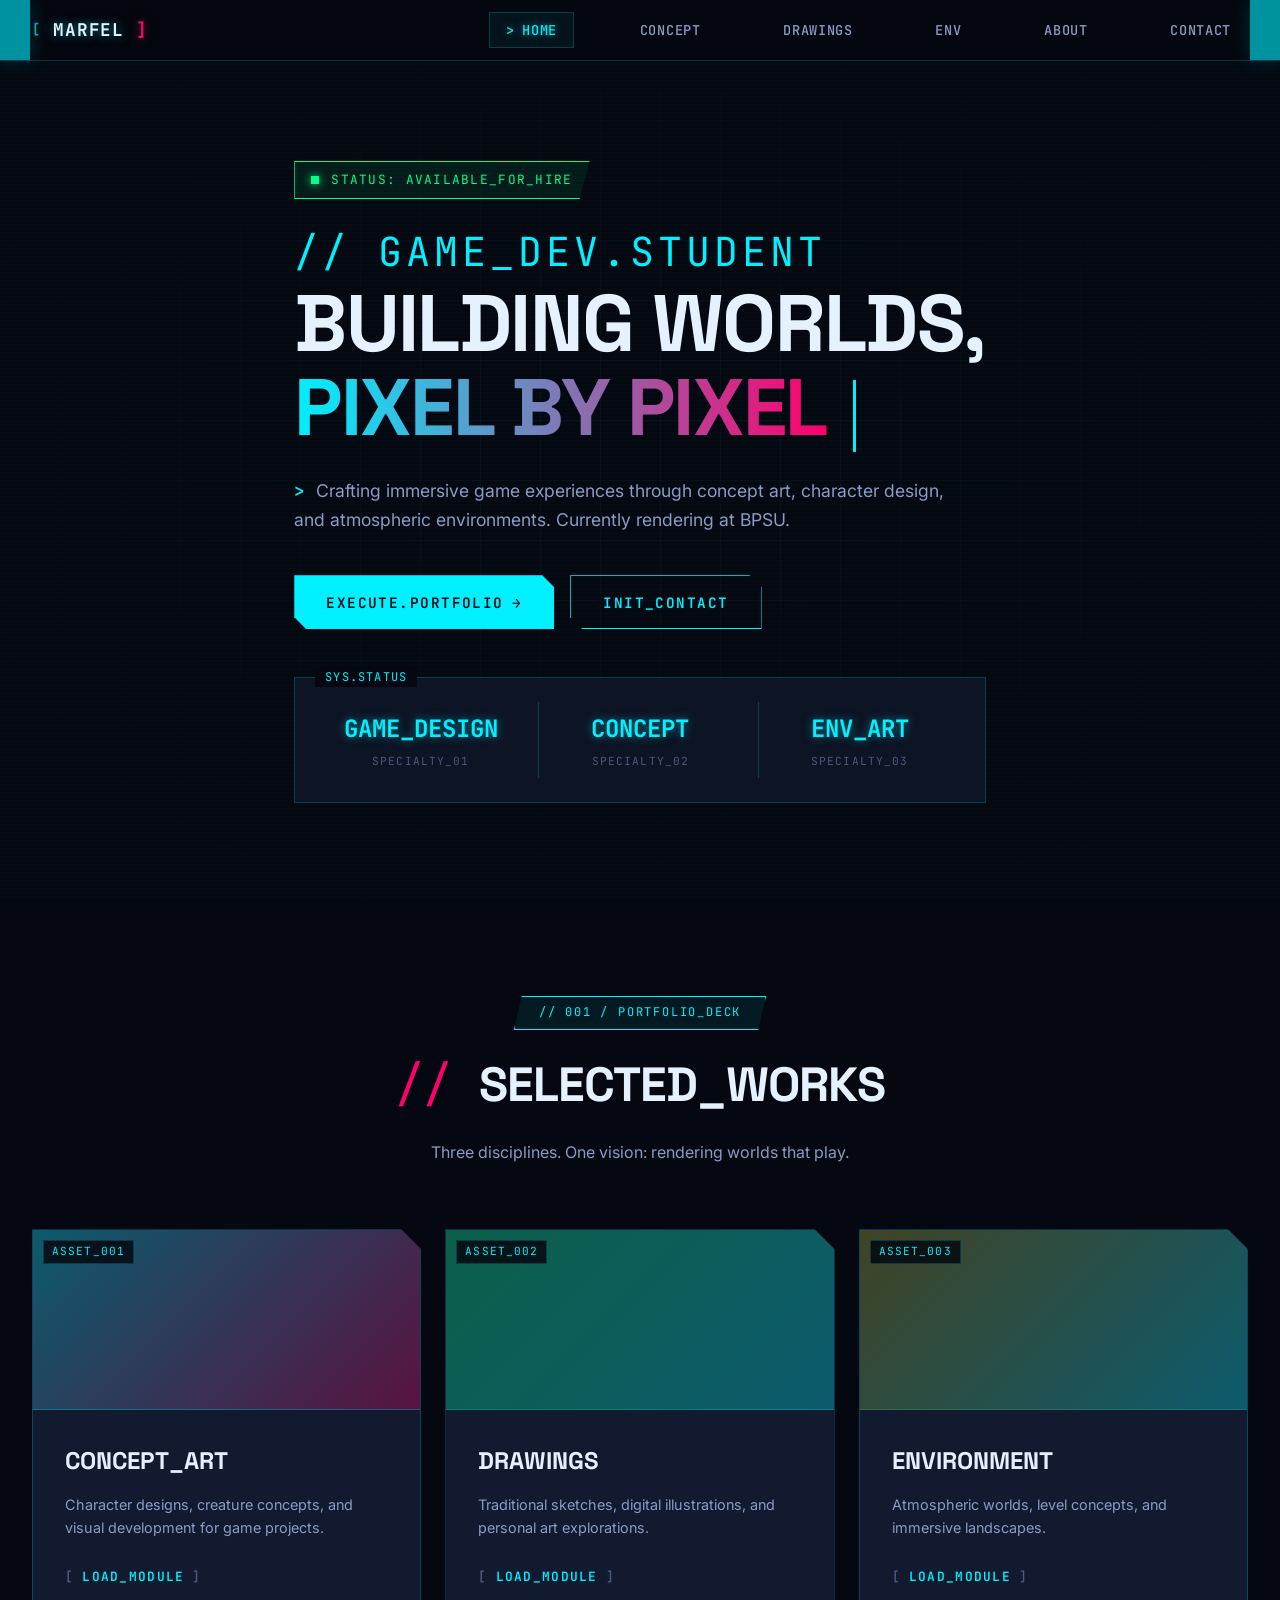
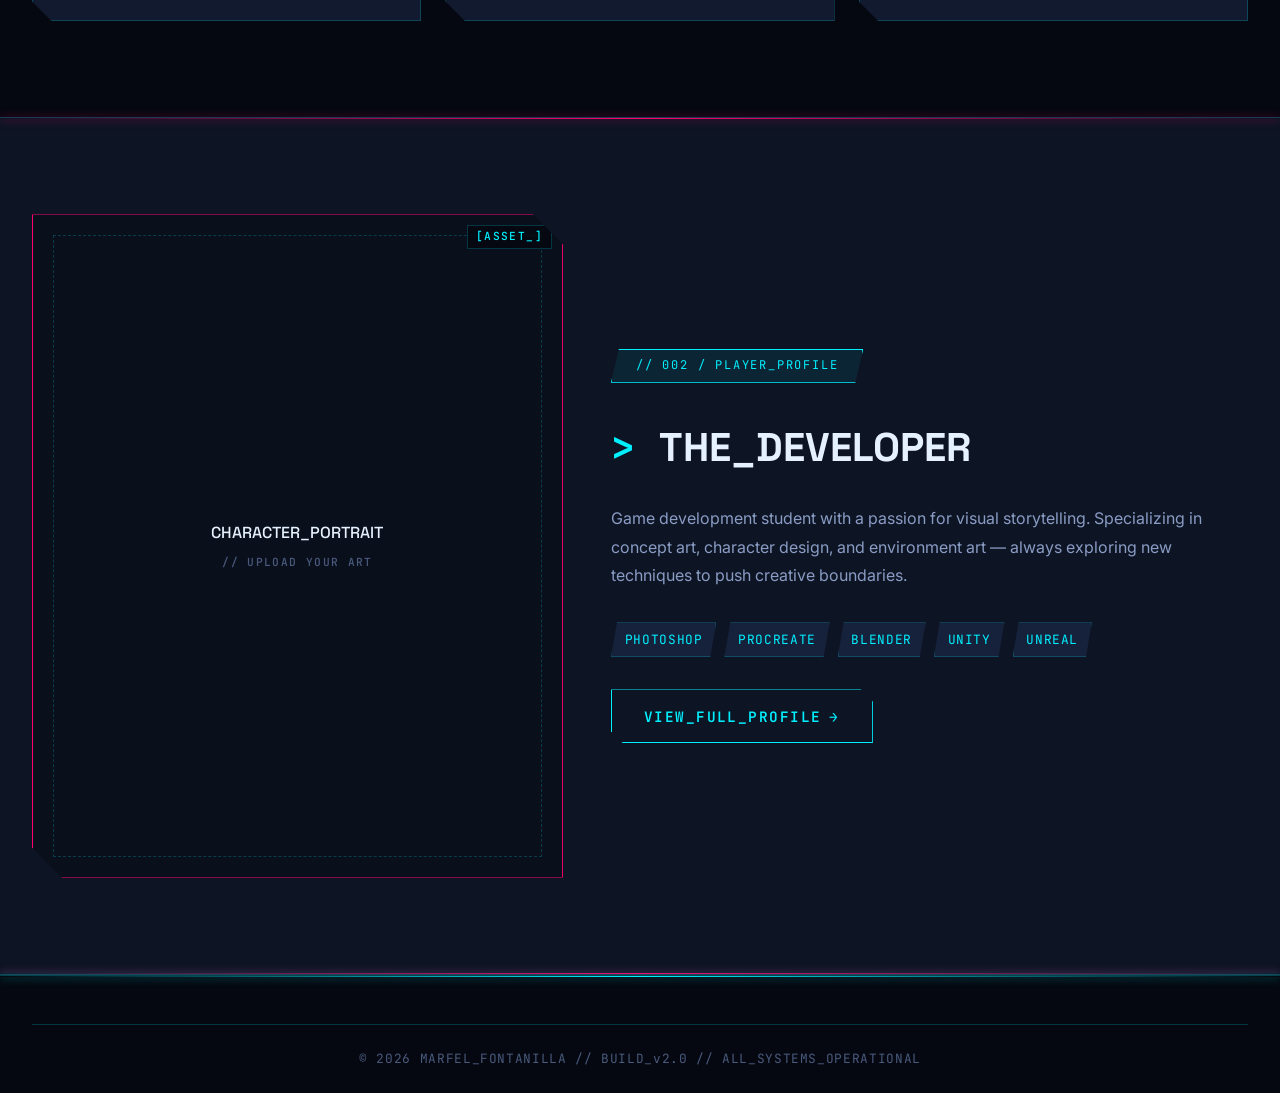
==== index.html @ d435a61e "Update index.html" ====
<!DOCTYPE html>
<html lang="en">
<head>
    <meta charset="UTF-8">
    <meta name="viewport" content="width=device-width, initial-scale=1.0">
    <title>MARFEL // Game Dev Portfolio</title>
    <meta name="description" content="Game development student specializing in concept art, drawings, and environment design.">
    <link rel="preconnect" href="https://fonts.googleapis.com">
    <link rel="preconnect" href="https://fonts.gstatic.com" crossorigin>
    <link href="https://fonts.googleapis.com/css2?family=Inter:wght@300;400;500;600;700&family=Space+Grotesk:wght@400;500;600;700&family=JetBrains+Mono:wght@400;500;600;700&display=swap" rel="stylesheet">
    <link rel="stylesheet" href="css/style.css">
</head>
<body>
    <nav class="navbar">
        <div class="nav-container">
            <a href="index.html" class="logo">
                <span class="logo-prefix">[</span>
                <span class="logo-text">MARFEL</span>
                <span class="logo-bracket">]</span>
            </a>
            <ul class="nav-menu">
                <li><a href="index.html" class="active">HOME</a></li>
                <li><a href="concept-art.html">CONCEPT</a></li>
                <li><a href="drawings.html">DRAWINGS</a></li>
                <li><a href="environment.html">ENV</a></li>
                <li><a href="about.html">ABOUT</a></li>
                <li><a href="contact.html">CONTACT</a></li>
            </ul>
            <button class="nav-toggle"><span></span><span></span><span></span></button>
        </div>
    </nav>

    <section class="hero">
        <div class="container">
            <div class="hero-content">
                <div class="hero-badge">
                    <span class="status-dot"></span>
                    <span>STATUS: AVAILABLE_FOR_HIRE</span>
                </div>
                
                <h1 class="hero-title">
                    <span class="hero-title-prefix">// GAME_DEV.STUDENT</span>
                    BUILDING WORLDS,<br>
                    <span class="gradient-text">PIXEL BY PIXEL</span>
                    <span class="title-cursor"></span>
                </h1>
                
                <p class="hero-subtitle">
                    Crafting immersive game experiences through concept art, character design, and atmospheric environments. Currently rendering at BPSU.
                </p>
                
                <div class="hero-cta">
                    <a href="#portfolios" class="btn btn-primary">
                        EXECUTE.PORTFOLIO
                        <span class="btn-arrow">→</span>
                    </a>
                    <a href="contact.html" class="btn btn-secondary">
                        INIT_CONTACT
                    </a>
                </div>

                <div class="hero-stats">
                    <div class="stat">
                        <div class="stat-value">GAME_DESIGN</div>
                        <div class="stat-label">SPECIALTY_01</div>
                    </div>
                    <div class="stat">
                        <div class="stat-value">CONCEPT</div>
                        <div class="stat-label">SPECIALTY_02</div>
                    </div>
                    <div class="stat">
                        <div class="stat-value">ENV_ART</div>
                        <div class="stat-label">SPECIALTY_03</div>
                    </div>
                </div>
            </div>
        </div>
    </section>

    <section id="portfolios">
        <div class="container">
            <div class="section-header">
                <span class="section-tag">// 001 / PORTFOLIO_DECK</span>
                <h2>SELECTED_WORKS</h2>
                <p>Three disciplines. One vision: rendering worlds that play.</p>
            </div>
            
            <div class="categories-grid">
                <a href="concept-art.html" class="category-card">
                    <div class="card-image concept-art-img" data-code="ASSET_001"></div>
                    <div class="card-content">
                        <h3>CONCEPT_ART</h3>
                        <p>Character designs, creature concepts, and visual development for game projects.</p>
                        <span class="card-link">LOAD_MODULE</span>
                    </div>
                </a>
                
                <a href="drawings.html" class="category-card">
                    <div class="card-image drawings-img" data-code="ASSET_002"></div>
                    <div class="card-content">
                        <h3>DRAWINGS</h3>
                        <p>Traditional sketches, digital illustrations, and personal art explorations.</p>
                        <span class="card-link">LOAD_MODULE</span>
                    </div>
                </a>
                
                <a href="environment.html" class="category-card">
                    <div class="card-image environment-img" data-code="ASSET_003"></div>
                    <div class="card-content">
                        <h3>ENVIRONMENT</h3>
                        <p>Atmospheric worlds, level concepts, and immersive landscapes.</p>
                        <span class="card-link">LOAD_MODULE</span>
                    </div>
                </a>
            </div>
        </div>
    </section>

    <section class="about-preview">
        <div class="container">
            <div class="about-grid">
                <div class="visual-frame">
                    <div class="placeholder-art">
                        <span>CHARACTER_PORTRAIT</span>
                        <small>// UPLOAD YOUR ART</small>
                    </div>
                </div>
                <div class="about-content">
                    <span class="section-tag">// 002 / PLAYER_PROFILE</span>
                    <h2>THE_DEVELOPER</h2>
                    <p>
                        Game development student with a passion for visual storytelling. 
                        Specializing in concept art, character design, and environment art — 
                        always exploring new techniques to push creative boundaries.
                    </p>
                    <div class="tech-stack">
                        <span class="tech-tag">PHOTOSHOP</span>
                        <span class="tech-tag">PROCREATE</span>
                        <span class="tech-tag">BLENDER</span>
                        <span class="tech-tag">UNITY</span>
                        <span class="tech-tag">UNREAL</span>
                    </div>
                    <a href="about.html" class="btn btn-secondary">
                        VIEW_FULL_PROFILE
                        <span class="btn-arrow">→</span>
                    </a>
                </div>
            </div>
        </div>
    </section>

    <footer class="footer">
        <div class="container">
            <div class="footer-bottom">
                <p>&copy; 2026 MARFEL_FONTANILLA // BUILD_v2.0 // ALL_SYSTEMS_OPERATIONAL</p>
            </div>
        </div>
    </footer>

    <script src="js/main.js"></script>
</body>
</html>
---- css/style.css ----
/* ============================================================
   GAME DEV PORTFOLIO — CYBERPUNK HUD THEME
   ============================================================ */

/* RESET & BASE
   ============================================================ */
* {
    margin: 0;
    padding: 0;
    box-sizing: border-box;
}

:root {
    /* Core palette */
    --bg-void: #050810;
    --bg-deep: #0a0f1c;
    --bg-panel: #0d1424;
    --bg-card: #111a2e;
    --bg-elevated: #16223b;
    --bg-overlay: rgba(5, 8, 16, 0.85);

    /* Neon accents */
    --neon-cyan: #00f0ff;
    --neon-cyan-dim: #0099a8;
    --neon-magenta: #ff006e;
    --neon-magenta-dim: #aa0049;
    --neon-yellow: #ffea00;
    --neon-green: #00ff88;
    --neon-red: #ff003c;

    /* Text */
    --text-primary: #e6f1ff;
    --text-secondary: #8a9cc4;
    --text-muted: #4a5a7d;
    --text-dim: #2a3550;

    /* Borders */
    --border-line: rgba(0, 240, 255, 0.2);
    --border-glow: rgba(0, 240, 255, 0.5);
    --border-warn: rgba(255, 234, 0, 0.4);

    /* Shadows */
    --shadow-glow-cyan: 0 0 20px rgba(0, 240, 255, 0.3);
    --shadow-glow-magenta: 0 0 20px rgba(255, 0, 110, 0.3);
    --shadow-deep: 0 10px 40px rgba(0, 0, 0, 0.6);

    /* Fonts */
    --font-display: 'Space Grotesk', sans-serif;
    --font-body: 'Inter', -apple-system, sans-serif;
    --font-mono: 'JetBrains Mono', 'Courier New', monospace;
}

html {
    scroll-behavior: smooth;
}

body {
    font-family: var(--font-body);
    background: var(--bg-void);
    color: var(--text-primary);
    line-height: 1.6;
    overflow-x: hidden;
    cursor: default;
    min-height: 100vh;
    position: relative;
}

/* Hex grid background */
body::before {
    content: '';
    position: fixed;
    inset: 0;
    background-image:
        linear-gradient(rgba(0, 240, 255, 0.04) 1px, transparent 1px),
        linear-gradient(90deg, rgba(0, 240, 255, 0.04) 1px, transparent 1px);
    background-size: 60px 60px;
    pointer-events: none;
    z-index: 0;
    mask-image: radial-gradient(ellipse at center, black 20%, transparent 80%);
    -webkit-mask-image: radial-gradient(ellipse at center, black 20%, transparent 80%);
}

/* Scanline overlay */
body::after {
    content: '';
    position: fixed;
    inset: 0;
    background: repeating-linear-gradient(
        0deg,
        transparent,
        transparent 2px,
        rgba(0, 240, 255, 0.015) 2px,
        rgba(0, 240, 255, 0.015) 4px
    );
    pointer-events: none;
    z-index: 1;
    animation: scanline-drift 8s linear infinite;
}

@keyframes scanline-drift {
    0% { background-position: 0 0; }
    100% { background-position: 0 100px; }
}

.container {
    max-width: 1280px;
    margin: 0 auto;
    padding: 0 2rem;
    position: relative;
    z-index: 2;
}

/* ============================================================
   NAVIGATION
   ============================================================ */
.navbar {
    position: fixed;
    top: 0;
    left: 0;
    right: 0;
    z-index: 1000;
    padding: 1rem 0;
    background: var(--bg-overlay);
    backdrop-filter: blur(20px);
    -webkit-backdrop-filter: blur(20px);
    border-bottom: 1px solid var(--border-line);
    transition: all 0.3s ease;
}

.navbar::before,
.navbar::after {
    content: '';
    position: absolute;
    top: 0;
    width: 30px;
    height: 100%;
    background: var(--neon-cyan);
    opacity: 0.6;
    box-shadow: var(--shadow-glow-cyan);
}

.navbar::before { left: 0; }
.navbar::after { right: 0; }

.nav-container {
    max-width: 1280px;
    margin: 0 auto;
    padding: 0 2rem;
    display: flex;
    justify-content: space-between;
    align-items: center;
}

.logo {
    display: flex;
    align-items: center;
    gap: 0.75rem;
    text-decoration: none;
    color: var(--text-primary);
    font-family: var(--font-mono);
    font-weight: 700;
    font-size: 1.1rem;
    letter-spacing: 0.05em;
}

.logo-prefix {
    color: var(--neon-cyan);
    font-size: 0.85rem;
    opacity: 0.7;
}

.logo-text {
    color: var(--text-primary);
    text-shadow: 0 0 10px rgba(0, 240, 255, 0.5);
}

.logo-bracket {
    color: var(--neon-magenta);
    text-shadow: 0 0 10px rgba(255, 0, 110, 0.5);
}

.nav-menu {
    display: flex;
    list-style: none;
    gap: 2rem;
    align-items: center;
}

.nav-menu a {
    color: var(--text-secondary);
    text-decoration: none;
    font-family: var(--font-mono);
    font-size: 0.85rem;
    font-weight: 500;
    letter-spacing: 0.05em;
    text-transform: uppercase;
    padding: 0.5rem 1rem;
    position: relative;
    transition: all 0.3s ease;
    border: 1px solid transparent;
}

.nav-menu a::before {
    content: '>';
    margin-right: 0.5rem;
    color: var(--neon-cyan);
    opacity: 0;
    transition: all 0.3s ease;
}

.nav-menu a:hover,
.nav-menu a.active {
    color: var(--neon-cyan);
    border-color: var(--border-line);
    background: rgba(0, 240, 255, 0.05);
    text-shadow: 0 0 8px rgba(0, 240, 255, 0.5);
}

.nav-menu a:hover::before,
.nav-menu a.active::before {
    opacity: 1;
}

.nav-toggle {
    display: none;
    background: var(--bg-card);
    border: 1px solid var(--border-line);
    cursor: pointer;
    flex-direction: column;
    gap: 5px;
    padding: 10px;
    transition: all 0.3s ease;
}

.nav-toggle:hover {
    border-color: var(--neon-cyan);
    box-shadow: var(--shadow-glow-cyan);
}

.nav-toggle span {
    display: block;
    width: 24px;
    height: 2px;
    background: var(--neon-cyan);
    transition: 0.3s;
    box-shadow: 0 0 5px rgba(0, 240, 255, 0.5);
}

@media (max-width: 900px) {
    .nav-menu {
        position: fixed;
        top: 70px;
        right: -100%;
        flex-direction: column;
        background: var(--bg-overlay);
        backdrop-filter: blur(20px);
        width: 280px;
        height: calc(100vh - 70px);
        padding: 2rem;
        gap: 1rem;
        transition: right 0.3s ease;
        border-left: 1px solid var(--border-line);
    }
    .nav-menu.active { right: 0; }
    .nav-toggle { display: flex; }
}

/* ============================================================
   HERO SECTION
   ============================================================ */
.hero {
    min-height: 100vh;
    display: flex;
    align-items: center;
    justify-content: center;
    position: relative;
    padding: 8rem 2rem 4rem;
    overflow: hidden;
}

.hero-content {
    position: relative;
    z-index: 2;
    text-align: left;
    max-width: 900px;
    width: 100%;
}

/* Status badge */
.hero-badge {
    display: inline-flex;
    align-items: center;
    gap: 0.75rem;
    padding: 0.5rem 1rem;
    background: rgba(0, 255, 136, 0.08);
    border: 1px solid var(--neon-green);
    color: var(--neon-green);
    font-family: var(--font-mono);
    font-size: 0.8rem;
    letter-spacing: 0.1em;
    text-transform: uppercase;
    margin-bottom: 2rem;
    position: relative;
    clip-path: polygon(0 0, 100% 0, calc(100% - 10px) 100%, 0 100%);
}

.status-dot {
    width: 8px;
    height: 8px;
    background: var(--neon-green);
    box-shadow: 0 0 10px var(--neon-green);
    animation: status-pulse 2s infinite;
}

@keyframes status-pulse {
    0%, 100% { opacity: 1; }
    50% { opacity: 0.4; }
}

/* Title with terminal effect */
.hero-title {
    font-family: var(--font-display);
    font-size: clamp(2.5rem, 7vw, 5rem);
    font-weight: 700;
    line-height: 1.05;
    letter-spacing: -0.02em;
    margin-bottom: 1.5rem;
}

.hero-title-prefix {
    font-family: var(--font-mono);
    color: var(--neon-cyan);
    font-size: 0.5em;
    font-weight: 400;
    display: block;
    margin-bottom: 0.5rem;
    letter-spacing: 0.1em;
}

.gradient-text {
    background: linear-gradient(90deg, var(--neon-cyan) 0%, var(--neon-magenta) 100%);
    -webkit-background-clip: text;
    background-clip: text;
    -webkit-text-fill-color: transparent;
    display: inline-block;
}

.title-cursor {
    display: inline-block;
    width: 3px;
    height: 0.9em;
    background: var(--neon-cyan);
    margin-left: 0.1em;
    animation: cursor-blink 1s infinite;
    vertical-align: middle;
}

@keyframes cursor-blink {
    0%, 50% { opacity: 1; }
    51%, 100% { opacity: 0; }
}

.hero-subtitle {
    font-size: 1.1rem;
    color: var(--text-secondary);
    max-width: 650px;
    margin-bottom: 2.5rem;
    line-height: 1.7;
}

.hero-subtitle::before {
    content: '> ';
    color: var(--neon-cyan);
    font-family: var(--font-mono);
    font-weight: 600;
}

.hero-cta {
    display: flex;
    gap: 1rem;
    flex-wrap: wrap;
    margin-bottom: 3rem;
}

/* Buttons - HUD style */
.btn {
    display: inline-flex;
    align-items: center;
    gap: 0.5rem;
    padding: 0.9rem 2rem;
    text-decoration: none;
    font-family: var(--font-mono);
    font-weight: 600;
    font-size: 0.9rem;
    letter-spacing: 0.1em;
    text-transform: uppercase;
    transition: all 0.3s ease;
    border: none;
    cursor: pointer;
    position: relative;
    background: transparent;
    color: var(--text-primary);
}

.btn-primary {
    background: var(--neon-cyan);
    color: var(--bg-void);
    clip-path: polygon(0 0, calc(100% - 12px) 0, 100% 12px, 100% 100%, 12px 100%, 0 calc(100% - 12px));
    box-shadow: 0 0 30px rgba(0, 240, 255, 0.4);
}

.btn-primary:hover {
    background: var(--neon-magenta);
    box-shadow: var(--shadow-glow-magenta);
    transform: translateY(-2px);
}

.btn-secondary {
    border: 1px solid var(--neon-cyan);
    color: var(--neon-cyan);
    clip-path: polygon(0 0, calc(100% - 12px) 0, 100% 12px, 100% 100%, 12px 100%, 0 calc(100% - 12px));
}

.btn-secondary:hover {
    background: rgba(0, 240, 255, 0.1);
    box-shadow: var(--shadow-glow-cyan);
}

.btn-arrow {
    transition: transform 0.3s ease;
}

.btn:hover .btn-arrow {
    transform: translateX(4px);
}

/* Stats / system readout */
.hero-stats {
    display: grid;
    grid-template-columns: repeat(auto-fit, minmax(140px, 1fr));
    gap: 1rem;
    margin-top: 3rem;
    padding: 1.5rem;
    background: var(--bg-panel);
    border: 1px solid var(--border-line);
    position: relative;
}

.hero-stats::before {
    content: 'SYS.STATUS';
    position: absolute;
    top: -10px;
    left: 20px;
    background: var(--bg-void);
    padding: 0 10px;
    color: var(--neon-cyan);
    font-family: var(--font-mono);
    font-size: 0.75rem;
    letter-spacing: 0.1em;
}

.stat {
    text-align: center;
    padding: 0.5rem;
    border-left: 1px solid var(--border-line);
}

.stat:first-child { border-left: none; }

.stat-value {
    font-family: var(--font-mono);
    font-size: 1.5rem;
    font-weight: 700;
    color: var(--neon-cyan);
    margin-bottom: 0.25rem;
    text-shadow: 0 0 10px rgba(0, 240, 255, 0.5);
}

.stat-label {
    font-family: var(--font-mono);
    font-size: 0.7rem;
    color: var(--text-muted);
    text-transform: uppercase;
    letter-spacing: 0.1em;
}

/* ============================================================
   SECTIONS
   ============================================================ */
section {
    padding: 6rem 0;
    position: relative;
}

.section-header {
    text-align: center;
    max-width: 700px;
    margin: 0 auto 4rem;
}

.section-tag {
    display: inline-block;
    padding: 0.4rem 1rem;
    background: rgba(0, 240, 255, 0.08);
    border: 1px solid var(--neon-cyan);
    color: var(--neon-cyan);
    font-family: var(--font-mono);
    font-size: 0.75rem;
    letter-spacing: 0.15em;
    text-transform: uppercase;
    margin-bottom: 1rem;
    clip-path: polygon(8px 0, 100% 0, calc(100% - 8px) 100%, 0 100%);
    padding-left: 1.5rem;
    padding-right: 1.5rem;
}

.section-header h2 {
    font-family: var(--font-display);
    font-size: clamp(2rem, 4vw, 3rem);
    font-weight: 700;
    margin-bottom: 1rem;
    letter-spacing: -0.02em;
    color: var(--text-primary);
}

.section-header h2::before {
    content: '// ';
    color: var(--neon-magenta);
    font-family: var(--font-mono);
    font-weight: 400;
}

.section-header p {
    color: var(--text-secondary);
    font-size: 1rem;
}

/* ============================================================
   PORTFOLIO CATEGORIES
   ============================================================ */
.categories-grid {
    display: grid;
    grid-template-columns: repeat(auto-fit, minmax(320px, 1fr));
    gap: 1.5rem;
}

.category-card {
    background: var(--bg-card);
    border: 1px solid var(--border-line);
    text-decoration: none;
    color: inherit;
    transition: all 0.4s ease;
    position: relative;
    overflow: hidden;
    clip-path: polygon(0 0, calc(100% - 20px) 0, 100% 20px, 100% 100%, 20px 100%, 0 calc(100% - 20px));
}

.category-card::before {
    content: '';
    position: absolute;
    top: 0;
    left: -100%;
    width: 100%;
    height: 100%;
    background: linear-gradient(90deg, transparent, rgba(0, 240, 255, 0.1), transparent);
    transition: left 0.6s ease;
}

.category-card:hover::before {
    left: 100%;
}

.category-card:hover {
    border-color: var(--neon-cyan);
    box-shadow: var(--shadow-glow-cyan);
    transform: translateY(-5px);
}

.card-image {
    height: 180px;
    background-size: cover;
    background-position: center;
    position: relative;
    border-bottom: 1px solid var(--border-line);
}

.concept-art-img {
    background: linear-gradient(135deg, rgba(0, 240, 255, 0.3), rgba(255, 0, 110, 0.3));
}

.drawings-img {
    background: linear-gradient(135deg, rgba(0, 255, 136, 0.3), rgba(0, 240, 255, 0.3));
}

.environment-img {
    background: linear-gradient(135deg, rgba(255, 234, 0, 0.2), rgba(0, 240, 255, 0.3));
}

.card-image::before {
    content: attr(data-code);
    position: absolute;
    top: 10px;
    left: 10px;
    font-family: var(--font-mono);
    font-size: 0.7rem;
    color: var(--neon-cyan);
    background: var(--bg-overlay);
    padding: 2px 8px;
    border: 1px solid var(--border-line);
    letter-spacing: 0.1em;
}

.card-content {
    padding: 2rem;
}

.card-content h3 {
    font-family: var(--font-display);
    font-size: 1.5rem;
    margin-bottom: 0.75rem;
    color: var(--text-primary);
}

.card-content p {
    color: var(--text-secondary);
    font-size: 0.9rem;
    margin-bottom: 1.5rem;
    line-height: 1.6;
}

.card-link {
    color: var(--neon-cyan);
    font-family: var(--font-mono);
    font-size: 0.8rem;
    font-weight: 600;
    letter-spacing: 0.1em;
    text-transform: uppercase;
    display: inline-flex;
    align-items: center;
    gap: 0.5rem;
    text-decoration: none;
}

.card-link::before {
    content: '[';
    color: var(--text-muted);
}

.card-link::after {
    content: ']';
    color: var(--text-muted);
}

.arrow {
    transition: transform 0.3s ease;
}

.category-card:hover .arrow {
    transform: translateX(4px);
}

/* ============================================================
   PAGE HEADERS
   ============================================================ */
.page-header {
    padding: 10rem 0 4rem;
    text-align: left;
    position: relative;
    overflow: hidden;
    border-bottom: 1px solid var(--border-line);
}

.page-header::before {
    content: '';
    position: absolute;
    bottom: 0;
    left: 0;
    right: 0;
    height: 1px;
    background: linear-gradient(90deg, transparent, var(--neon-cyan), transparent);
    box-shadow: 0 0 10px var(--neon-cyan);
}

.page-header h1 {
    font-family: var(--font-display);
    font-size: clamp(2.5rem, 6vw, 4.5rem);
    font-weight: 700;
    margin-bottom: 1rem;
    letter-spacing: -0.02em;
}

.page-header h1::before {
    content: '> ';
    color: var(--neon-cyan);
    font-family: var(--font-mono);
    font-weight: 400;
}

.page-header p {
    color: var(--text-secondary);
    font-size: 1.05rem;
    max-width: 600px;
    font-family: var(--font-mono);
}

.page-header p::before {
    content: '// ';
    color: var(--neon-magenta);
}

/* ============================================================
   FILTER TABS
   ============================================================ */
.filter-section {
    padding: 2rem 0;
    border-bottom: 1px solid var(--border-line);
}

.filter-tabs {
    display: flex;
    gap: 0.5rem;
    justify-content: center;
    flex-wrap: wrap;
}

.filter-btn {
    padding: 0.6rem 1.25rem;
    background: var(--bg-card);
    border: 1px solid var(--border-line);
    color: var(--text-secondary);
    font-family: var(--font-mono);
    font-size: 0.8rem;
    font-weight: 500;
    letter-spacing: 0.1em;
    text-transform: uppercase;
    cursor: pointer;
    transition: all 0.3s ease;
    clip-path: polygon(8px 0, 100% 0, calc(100% - 8px) 100%, 0 100%);
}

.filter-btn:hover {
    border-color: var(--neon-cyan);
    color: var(--neon-cyan);
}

.filter-btn.active {
    background: var(--neon-cyan);
    color: var(--bg-void);
    border-color: var(--neon-cyan);
    box-shadow: var(--shadow-glow-cyan);
}

/* ============================================================
   GALLERY GRID
   ============================================================ */
.gallery-section {
    padding: 3rem 0 6rem;
}

.gallery-grid {
    display: grid;
    grid-template-columns: repeat(auto-fill, minmax(300px, 1fr));
    gap: 1.5rem;
    grid-auto-rows: minmax(280px, auto);
}

.gallery-item {
    background: var(--bg-card);
    border: 1px solid var(--border-line);
    transition: all 0.4s ease;
    cursor: pointer;
    position: relative;
    overflow: hidden;
    clip-path: polygon(0 0, calc(100% - 16px) 0, 100% 16px, 100% 100%, 16px 100%, 0 calc(100% - 16px));
}

.gallery-item::before {
    content: '';
    position: absolute;
    top: 0;
    left: 0;
    width: 4px;
    height: 100%;
    background: var(--neon-cyan);
    transform: scaleY(0);
    transform-origin: bottom;
    transition: transform 0.3s ease;
    box-shadow: 0 0 10px var(--neon-cyan);
}

.gallery-item:hover::before {
    transform: scaleY(1);
    transform-origin: top;
}

.gallery-item.large {
    grid-column: span 2;
}

.gallery-item:hover {
    border-color: var(--neon-cyan);
    box-shadow: var(--shadow-glow-cyan);
    transform: translateY(-3px);
}

.art-frame {
    position: relative;
    overflow: hidden;
    height: 220px;
    background: var(--bg-deep);
    border-bottom: 1px solid var(--border-line);
}

.gallery-item.large .art-frame {
    height: 300px;
}

.placeholder-art {
    width: 100%;
    height: 100%;
    background: 
        linear-gradient(135deg, var(--bg-elevated) 0%, var(--bg-card) 100%);
    display: flex;
    flex-direction: column;
    align-items: center;
    justify-content: center;
    color: var(--text-muted);
    font-family: var(--font-mono);
    font-size: 0.85rem;
    font-weight: 500;
    position: relative;
    letter-spacing: 0.1em;
    text-transform: uppercase;
}

.placeholder-art::before {
    content: '';
    position: absolute;
    inset: 20px;
    border: 1px dashed var(--border-line);
    pointer-events: none;
}

.placeholder-art::after {
    content: '[ASSET_' attr(data-id) ']';
    position: absolute;
    top: 10px;
    right: 10px;
    font-size: 0.7rem;
    color: var(--neon-cyan);
    background: var(--bg-overlay);
    padding: 2px 8px;
    border: 1px solid var(--border-line);
}

.placeholder-art span {
    position: relative;
    z-index: 1;
    color: var(--text-primary);
    font-family: var(--font-display);
    font-size: 1rem;
    text-transform: none;
    letter-spacing: 0;
}

.placeholder-art small {
    position: relative;
    z-index: 1;
    font-size: 0.7rem;
    color: var(--text-muted);
    margin-top: 0.5rem;
    font-family: var(--font-mono);
}

.gallery-item:hover .placeholder-art {
    background: var(--bg-elevated);
}

.art-info {
    padding: 1.25rem;
    position: relative;
}

.art-info::before {
    content: '> READ_MORE';
    position: absolute;
    top: 10px;
    right: 15px;
    font-family: var(--font-mono);
    font-size: 0.65rem;
    color: var(--neon-cyan);
    letter-spacing: 0.1em;
    opacity: 0;
    transition: opacity 0.3s ease;
}

.gallery-item:hover .art-info::before {
    opacity: 1;
}

.art-info h3 {
    font-size: 1.05rem;
    margin-bottom: 0.5rem;
    font-family: var(--font-display);
    color: var(--text-primary);
}

.art-info p {
    color: var(--text-secondary);
    font-size: 0.85rem;
    margin-bottom: 0.75rem;
    line-height: 1.5;
}

.art-meta {
    display: flex;
    gap: 0.4rem;
    flex-wrap: wrap;
}

.art-meta span {
    padding: 0.2rem 0.6rem;
    background: rgba(0, 240, 255, 0.08);
    border: 1px solid var(--border-line);
    font-family: var(--font-mono);
    font-size: 0.7rem;
    color: var(--neon-cyan);
    letter-spacing: 0.05em;
    text-transform: uppercase;
}

/* ============================================================
   LIGHTBOX
   ============================================================ */
.lightbox {
    position: fixed;
    inset: 0;
    background: var(--bg-overlay);
    backdrop-filter: blur(10px);
    z-index: 10000;
    display: none;
    align-items: center;
    justify-content: center;
    padding: 2rem;
}

.lightbox.active {
    display: flex;
}

.lightbox-content {
    max-width: 90vw;
    max-height: 90vh;
    display: flex;
    flex-direction: column;
    align-items: center;
    gap: 1rem;
    background: var(--bg-panel);
    border: 1px solid var(--neon-cyan);
    padding: 2rem;
    position: relative;
    clip-path: polygon(0 0, calc(100% - 30px) 0, 100% 30px, 100% 100%, 30px 100%, 0 calc(100% - 30px));
}

.lightbox-content::before {
    content: '// ASSET_VIEWER.exe';
    position: absolute;
    top: -10px;
    left: 20px;
    background: var(--bg-void);
    padding: 0 10px;
    font-family: var(--font-mono);
    font-size: 0.75rem;
    color: var(--neon-cyan);
    letter-spacing: 0.1em;
}

.lightbox-image {
    width: 70vw;
    max-width: 800px;
    height: 60vh;
    max-height: 600px;
    background: var(--bg-deep);
    border: 1px solid var(--border-line);
    display: flex;
    align-items: center;
    justify-content: center;
    color: var(--text-muted);
    font-family: var(--font-mono);
}

.lightbox-info {
    text-align: center;
    color: var(--text-primary);
    font-family: var(--font-mono);
}

.lightbox-info h3 {
    font-size: 1.3rem;
    margin-bottom: 0.5rem;
    font-family: var(--font-display);
}

.lightbox-close,
.lightbox-prev,
.lightbox-next {
    position: absolute;
    background: var(--bg-card);
    border: 1px solid var(--neon-cyan);
    color: var(--neon-cyan);
    width: 50px;
    height: 50px;
    cursor: pointer;
    font-size: 1.2rem;
    font-family: var(--font-mono);
    font-weight: 700;
    transition: all 0.3s ease;
    clip-path: polygon(8px 0, 100% 0, calc(100% - 8px) 100%, 0 100%);
}

.lightbox-close:hover,
.lightbox-prev:hover,
.lightbox-next:hover {
    background: var(--neon-cyan);
    color: var(--bg-void);
    box-shadow: var(--shadow-glow-cyan);
}

.lightbox-close { top: -25px; right: -25px; }
.lightbox-prev { left: -25px; top: 50%; transform: translateY(-50%); }
.lightbox-next { right: -25px; top: 50%; transform: translateY(-50%); }

/* ============================================================
   ABOUT PAGE
   ============================================================ */
.about-detail {
    padding: 4rem 0 6rem;
}

.about-detail-grid {
    display: grid;
    grid-template-columns: 350px 1fr;
    gap: 3rem;
    align-items: start;
}

@media (max-width: 900px) {
    .about-detail-grid {
        grid-template-columns: 1fr;
        gap: 2rem;
    }
}

.image-frame {
    position: relative;
    margin-bottom: 2rem;
    border: 1px solid var(--neon-cyan);
    overflow: hidden;
    clip-path: polygon(0 0, calc(100% - 30px) 0, 100% 30px, 100% 100%, 30px 100%, 0 calc(100% - 30px));
}

.quick-info {
    background: var(--bg-panel);
    border: 1px solid var(--border-line);
    position: relative;
    clip-path: polygon(0 0, calc(100% - 16px) 0, 100% 16px, 100% 100%, 16px 100%, 0 calc(100% - 16px));
}

.quick-info::before {
    content: '// USER_DATA.json';
    position: absolute;
    top: -10px;
    left: 20px;
    background: var(--bg-void);
    padding: 0 10px;
    font-family: var(--font-mono);
    font-size: 0.75rem;
    color: var(--neon-cyan);
}

.info-item {
    display: flex;
    justify-content: space-between;
    padding: 0.75rem 1.25rem;
    border-bottom: 1px solid var(--border-line);
    font-family: var(--font-mono);
    font-size: 0.85rem;
}

.info-item:last-child { border-bottom: none; }

.info-label {
    color: var(--text-muted);
    text-transform: uppercase;
    letter-spacing: 0.1em;
    font-size: 0.75rem;
}

.info-value {
    color: var(--neon-cyan);
    font-weight: 600;
    text-align: right;
}

.about-text-section h2 {
    font-family: var(--font-display);
    font-size: 2.5rem;
    margin-bottom: 1.5rem;
}

.about-text-section h2::before {
    content: '> ';
    color: var(--neon-cyan);
    font-family: var(--font-mono);
}

.about-text-section p {
    color: var(--text-secondary);
    margin-bottom: 1.25rem;
    line-height: 1.8;
}

.about-text-section h3 {
    font-family: var(--font-mono);
    font-size: 1.1rem;
    color: var(--neon-cyan);
    margin: 2.5rem 0 1.25rem;
    letter-spacing: 0.1em;
    text-transform: uppercase;
    border-left: 3px solid var(--neon-cyan);
    padding-left: 1rem;
}

.services-grid {
    display: grid;
    grid-template-columns: repeat(2, 1fr);
    gap: 1rem;
    margin-bottom: 2rem;
}

@media (max-width: 600px) {
    .services-grid { grid-template-columns: 1fr; }
}

.service-item {
    padding: 1.25rem;
    background: var(--bg-card);
    border: 1px solid var(--border-line);
    transition: all 0.3s ease;
    position: relative;
    overflow: hidden;
}

.service-item::before {
    content: '';
    position: absolute;
    top: 0;
    left: 0;
    width: 100%;
    height: 1px;
    background: linear-gradient(90deg, transparent, var(--neon-cyan), transparent);
    opacity: 0;
    transition: opacity 0.3s ease;
}

.service-item:hover {
    border-color: var(--neon-cyan);
    transform: translateY(-3px);
}

.service-item:hover::before {
    opacity: 1;
}

.service-id {
    font-family: var(--font-mono);
    font-size: 0.7rem;
    color: var(--neon-magenta);
    letter-spacing: 0.1em;
    margin-bottom: 0.5rem;
}

.service-item h4 {
    font-size: 1.05rem;
    margin-bottom: 0.5rem;
    color: var(--text-primary);
    font-family: var(--font-display);
}

.service-item p {
    font-size: 0.85rem;
    color: var(--text-secondary);
    margin: 0;
}

.skills-section {
    display: flex;
    flex-direction: column;
    gap: 1.5rem;
    margin-bottom: 2rem;
}

.skill-group h4 {
    font-family: var(--font-mono);
    font-size: 0.9rem;
    margin-bottom: 0.75rem;
    color: var(--neon-cyan);
    letter-spacing: 0.1em;
}

.skill-tags {
    display: flex;
    gap: 0.5rem;
    flex-wrap: wrap;
}

.skill-tags span {
    padding: 0.4rem 0.8rem;
    background: var(--bg-card);
    border: 1px solid var(--border-line);
    font-family: var(--font-mono);
    font-size: 0.8rem;
    color: var(--text-secondary);
    letter-spacing: 0.05em;
    transition: all 0.3s ease;
}

.skill-tags span:hover {
    border-color: var(--neon-cyan);
    color: var(--neon-cyan);
    box-shadow: var(--shadow-glow-cyan);
}

.timeline {
    position: relative;
    padding-left: 2rem;
    margin-bottom: 2rem;
}

.timeline::before {
    content: '';
    position: absolute;
    left: 8px;
    top: 0;
    bottom: 0;
    width: 1px;
    background: var(--border-line);
}

.timeline-item {
    position: relative;
    padding-bottom: 1.5rem;
}

.timeline-marker {
    position: absolute;
    left: -2rem;
    top: 4px;
    width: 16px;
    height: 16px;
    background: var(--bg-void);
    border: 2px solid var(--neon-cyan);
    box-shadow: var(--shadow-glow-cyan);
}

.timeline-year {
    font-family: var(--font-mono);
    font-size: 0.8rem;
    color: var(--neon-cyan);
    letter-spacing: 0.1em;
}

.timeline-content h4 {
    font-size: 1.05rem;
    margin: 0.25rem 0;
    color: var(--text-primary);
}

.timeline-content p {
    font-size: 0.85rem;
    color: var(--text-secondary);
    margin: 0;
}

.cert-list {
    list-style: none;
    margin-bottom: 2rem;
    background: var(--bg-panel);
    border: 1px solid var(--border-line);
    padding: 1rem 1.5rem;
    clip-path: polygon(0 0, calc(100% - 16px) 0, 100% 16px, 100% 100%, 16px 100%, 0 calc(100% - 16px));
}

.cert-list li {
    padding: 0.6rem 0;
    padding-left: 1.5rem;
    position: relative;
    color: var(--text-secondary);
    border-bottom: 1px solid var(--border-line);
    font-family: var(--font-mono);
    font-size: 0.85rem;
}

.cert-list li:last-child { border-bottom: none; }

.cert-list li::before {
    content: '>';
    position: absolute;
    left: 0;
    color: var(--neon-cyan);
    font-weight: bold;
}

/* ============================================================
   CONTACT PAGE
   ============================================================ */
.contact-section {
    padding: 4rem 0 6rem;
}

.contact-grid {
    display: grid;
    grid-template-columns: 1fr 1.2fr;
    gap: 3rem;
    align-items: start;
}

@media (max-width: 900px) {
    .contact-grid {
        grid-template-columns: 1fr;
        gap: 2rem;
    }
}

.contact-info h2 {
    font-family: var(--font-display);
    font-size: 2.5rem;
    margin-bottom: 1rem;
}

.contact-info h2::before {
    content: '> ';
    color: var(--neon-cyan);
    font-family: var(--font-mono);
}

.contact-info > p {
    color: var(--text-secondary);
    margin-bottom: 2.5rem;
    line-height: 1.7;
}

.contact-methods {
    display: flex;
    flex-direction: column;
    gap: 1rem;
    margin-bottom: 3rem;
}

.contact-method {
    display: flex;
    align-items: center;
    gap: 1rem;
    padding: 1.25rem;
    background: var(--bg-card);
    border: 1px solid var(--border-line);
    transition: all 0.3s ease;
    position: relative;
    clip-path: polygon(0 0, calc(100% - 12px) 0, 100% 12px, 100% 100%, 12px 100%, 0 calc(100% - 12px));
}

.contact-method:hover {
    border-color: var(--neon-cyan);
    transform: translateX(5px);
    box-shadow: var(--shadow-glow-cyan);
}

.method-id {
    font-family: var(--font-mono);
    font-size: 0.7rem;
    color: var(--neon-magenta);
    letter-spacing: 0.1em;
    width: 30px;
    text-align: center;
}

.method-info h4 {
    font-family: var(--font-mono);
    font-size: 0.7rem;
    color: var(--text-muted);
    margin-bottom: 0.25rem;
    letter-spacing: 0.1em;
    text-transform: uppercase;
}

.method-info a,
.method-info p {
    color: var(--neon-cyan);
    text-decoration: none;
    font-weight: 500;
    font-size: 0.9rem;
    margin: 0;
    font-family: var(--font-mono);
}

.method-info a:hover {
    text-shadow: 0 0 8px rgba(0, 240, 255, 0.8);
}

.social-links h4 {
    font-family: var(--font-mono);
    font-size: 0.9rem;
    margin-bottom: 1rem;
    color: var(--neon-cyan);
    letter-spacing: 0.1em;
}

.social-icons {
    display: flex;
    gap: 0.5rem;
    flex-wrap: wrap;
}

.social-icon {
    width: 50px;
    height: 50px;
    background: var(--bg-card);
    border: 1px solid var(--border-line);
    display: flex;
    align-items: center;
    justify-content: center;
    text-decoration: none;
    color: var(--text-primary);
    font-family: var(--font-mono);
    font-weight: 700;
    font-size: 0.75rem;
    letter-spacing: 0.1em;
    transition: all 0.3s ease;
    clip-path: polygon(8px 0, 100% 0, calc(100% - 8px) 100%, 0 100%);
}

.social-icon:hover {
    background: var(--neon-cyan);
    color: var(--bg-void);
    border-color: var(--neon-cyan);
    box-shadow: var(--shadow-glow-cyan);
    transform: translateY(-3px);
}

.contact-form-wrapper {
    background: var(--bg-panel);
    border: 1px solid var(--border-line);
    padding: 2.5rem;
    position: relative;
    clip-path: polygon(0 0, calc(100% - 24px) 0, 100% 24px, 100% 100%, 24px 100%, 0 calc(100% - 24px));
}

.contact-form-wrapper::before {
    content: '// CONTACT_FORM.exe';
    position: absolute;
    top: -10px;
    left: 20px;
    background: var(--bg-void);
    padding: 0 10px;
    font-family: var(--font-mono);
    font-size: 0.75rem;
    color: var(--neon-cyan);
    letter-spacing: 0.1em;
}

.contact-form {
    display: flex;
    flex-direction: column;
    gap: 1.25rem;
}

.form-group {
    display: flex;
    flex-direction: column;
    gap: 0.5rem;
}

.form-group label {
    font-family: var(--font-mono);
    font-size: 0.75rem;
    color: var(--neon-cyan);
    letter-spacing: 0.1em;
    text-transform: uppercase;
}

.form-group input,
.form-group select,
.form-group textarea {
    padding: 0.85rem 1rem;
    background: var(--bg-deep);
    border: 1px solid var(--border-line);
    color: var(--text-primary);
    font-family: var(--font-mono);
    font-size: 0.9rem;
    transition: all 0.3s ease;
    clip-path: polygon(0 0, calc(100% - 8px) 0, 100% 8px, 100% 100%, 8px 100%, 0 calc(100% - 8px));
}

.form-group input:focus,
.form-group select:focus,
.form-group textarea:focus {
    outline: none;
    border-color: var(--neon-cyan);
    box-shadow: 0 0 0 1px var(--neon-cyan), 0 0 20px rgba(0, 240, 255, 0.2);
}

.form-group textarea {
    resize: vertical;
    min-height: 120px;
    font-family: var(--font-body);
}

#form-result {
    font-family: var(--font-mono);
    font-size: 0.85rem;
    padding: 0.5rem;
}

/* ============================================================
   ABOUT PREVIEW (HOME)
   ============================================================ */
.about-preview {
    padding: 6rem 0;
    background: var(--bg-panel);
    border-top: 1px solid var(--border-line);
    border-bottom: 1px solid var(--border-line);
    position: relative;
}

.about-preview::before,
.about-preview::after {
    content: '';
    position: absolute;
    left: 0;
    right: 0;
    height: 1px;
    background: linear-gradient(90deg, transparent, var(--neon-magenta), transparent);
    box-shadow: 0 0 10px var(--neon-magenta);
}

.about-preview::before { top: 0; }
.about-preview::after { bottom: 0; }

.about-grid {
    display: grid;
    grid-template-columns: 1fr 1.2fr;
    gap: 3rem;
    align-items: center;
}

@media (max-width: 900px) {
    .about-grid {
        grid-template-columns: 1fr;
        gap: 2rem;
    }
}

.visual-frame {
    position: relative;
    border: 1px solid var(--neon-magenta);
    overflow: hidden;
    clip-path: polygon(0 0, calc(100% - 30px) 0, 100% 30px, 100% 100%, 30px 100%, 0 calc(100% - 30px));
}

.placeholder-art {
    aspect-ratio: 4/5;
    background: var(--bg-deep);
}

.about-content h2 {
    font-family: var(--font-display);
    font-size: 2.5rem;
    margin: 1rem 0 1.5rem;
}

.about-content h2::before {
    content: '> ';
    color: var(--neon-cyan);
    font-family: var(--font-mono);
}

.about-content p {
    color: var(--text-secondary);
    margin-bottom: 1rem;
    line-height: 1.8;
}

.tech-stack {
    display: flex;
    gap: 0.5rem;
    flex-wrap: wrap;
    margin: 2rem 0;
}

.tech-tag {
    padding: 0.4rem 0.8rem;
    background: var(--bg-elevated);
    border: 1px solid var(--border-line);
    font-family: var(--font-mono);
    font-size: 0.8rem;
    color: var(--neon-cyan);
    letter-spacing: 0.05em;
    clip-path: polygon(6px 0, 100% 0, calc(100% - 6px) 100%, 0 100%);
}

/* ============================================================
   FOOTER
   ============================================================ */
.footer {
    background: var(--bg-void);
    border-top: 1px solid var(--border-line);
    padding: 3rem 0 1.5rem;
    position: relative;
}

.footer::before {
    content: '';
    position: absolute;
    top: 0;
    left: 0;
    right: 0;
    height: 1px;
    background: linear-gradient(90deg, transparent, var(--neon-cyan), transparent);
    box-shadow: 0 0 10px var(--neon-cyan);
}

.footer-grid {
    display: grid;
    grid-template-columns: 2fr 1fr 1fr;
    gap: 3rem;
    margin-bottom: 2rem;
}

@media (max-width: 700px) {
    .footer-grid {
        grid-template-columns: 1fr;
        gap: 2rem;
    }
}

.footer-col .logo {
    margin-bottom: 1rem;
}

.footer-col p {
    color: var(--text-secondary);
    margin-top: 0.5rem;
    font-size: 0.9rem;
    font-family: var(--font-mono);
}

.footer-col h4 {
    font-family: var(--font-mono);
    font-size: 0.85rem;
    margin-bottom: 1rem;
    color: var(--neon-cyan);
    letter-spacing: 0.1em;
    text-transform: uppercase;
}

.footer-col ul {
    list-style: none;
}

.footer-col ul li {
    margin-bottom: 0.5rem;
}

.footer-col ul a {
    color: var(--text-secondary);
    text-decoration: none;
    font-family: var(--font-mono);
    font-size: 0.85rem;
    transition: color 0.3s ease;
}

.footer-col ul a::before {
    content: '> ';
    color: var(--neon-cyan);
    opacity: 0;
    transition: opacity 0.3s ease;
}

.footer-col ul a:hover {
    color: var(--neon-cyan);
}

.footer-col ul a:hover::before {
    opacity: 1;
}

.footer-bottom {
    text-align: center;
    padding-top: 1.5rem;
    border-top: 1px solid var(--border-line);
    color: var(--text-muted);
    font-family: var(--font-mono);
    font-size: 0.8rem;
    letter-spacing: 0.05em;
}

/* ============================================================
   ANIMATIONS
   ============================================================ */
.fade-in {
    opacity: 0;
    transform: translateY(30px);
    transition: all 0.8s cubic-bezier(0.4, 0, 0.2, 1);
}

.fade-in.visible {
    opacity: 1;
    transform: translateY(0);
}

/* Glitch effect for hovers */
@keyframes glitch {
    0% { transform: translate(0); }
    20% { transform: translate(-2px, 2px); }
    40% { transform: translate(-2px, -2px); }
    60% { transform: translate(2px, 2px); }
    80% { transform: translate(2px, -2px); }
    100% { transform: translate(0); }
}

.btn-primary:hover,
.btn-secondary:hover {
    animation: glitch 0.3s;
}
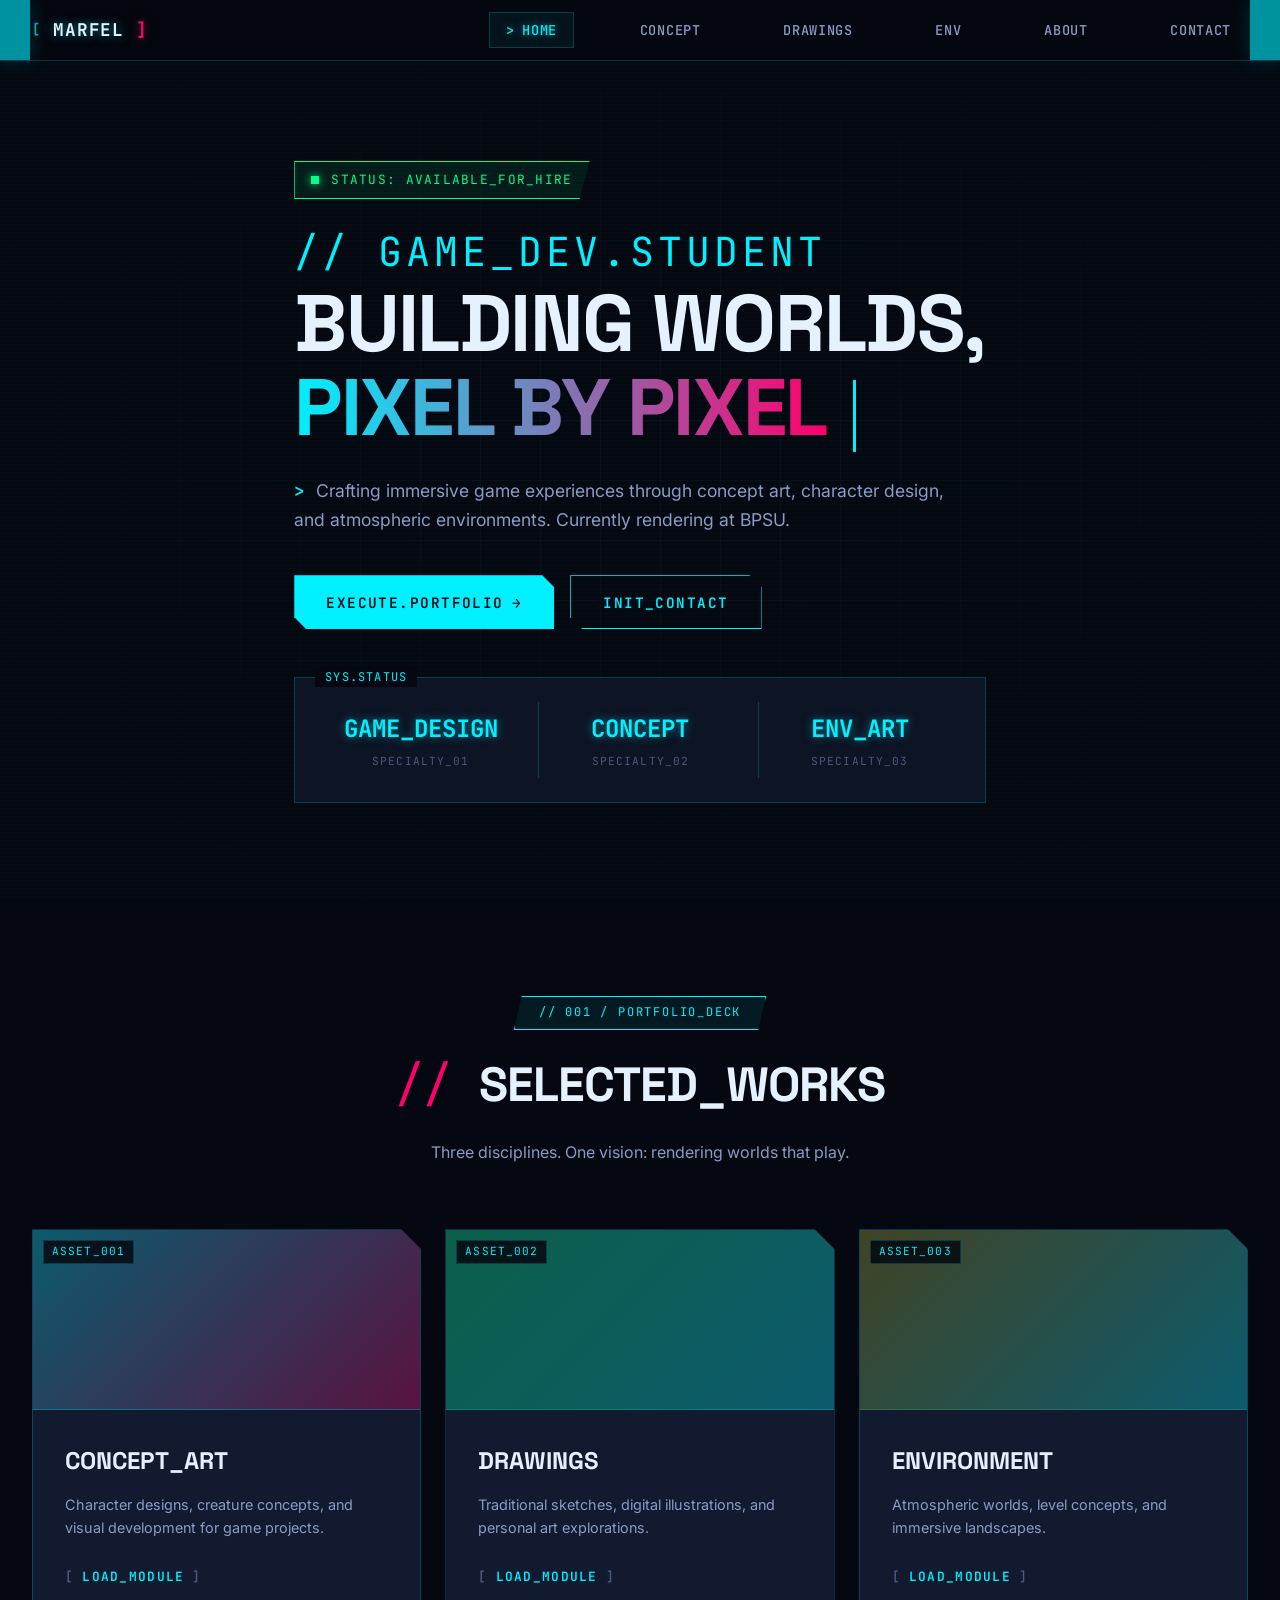
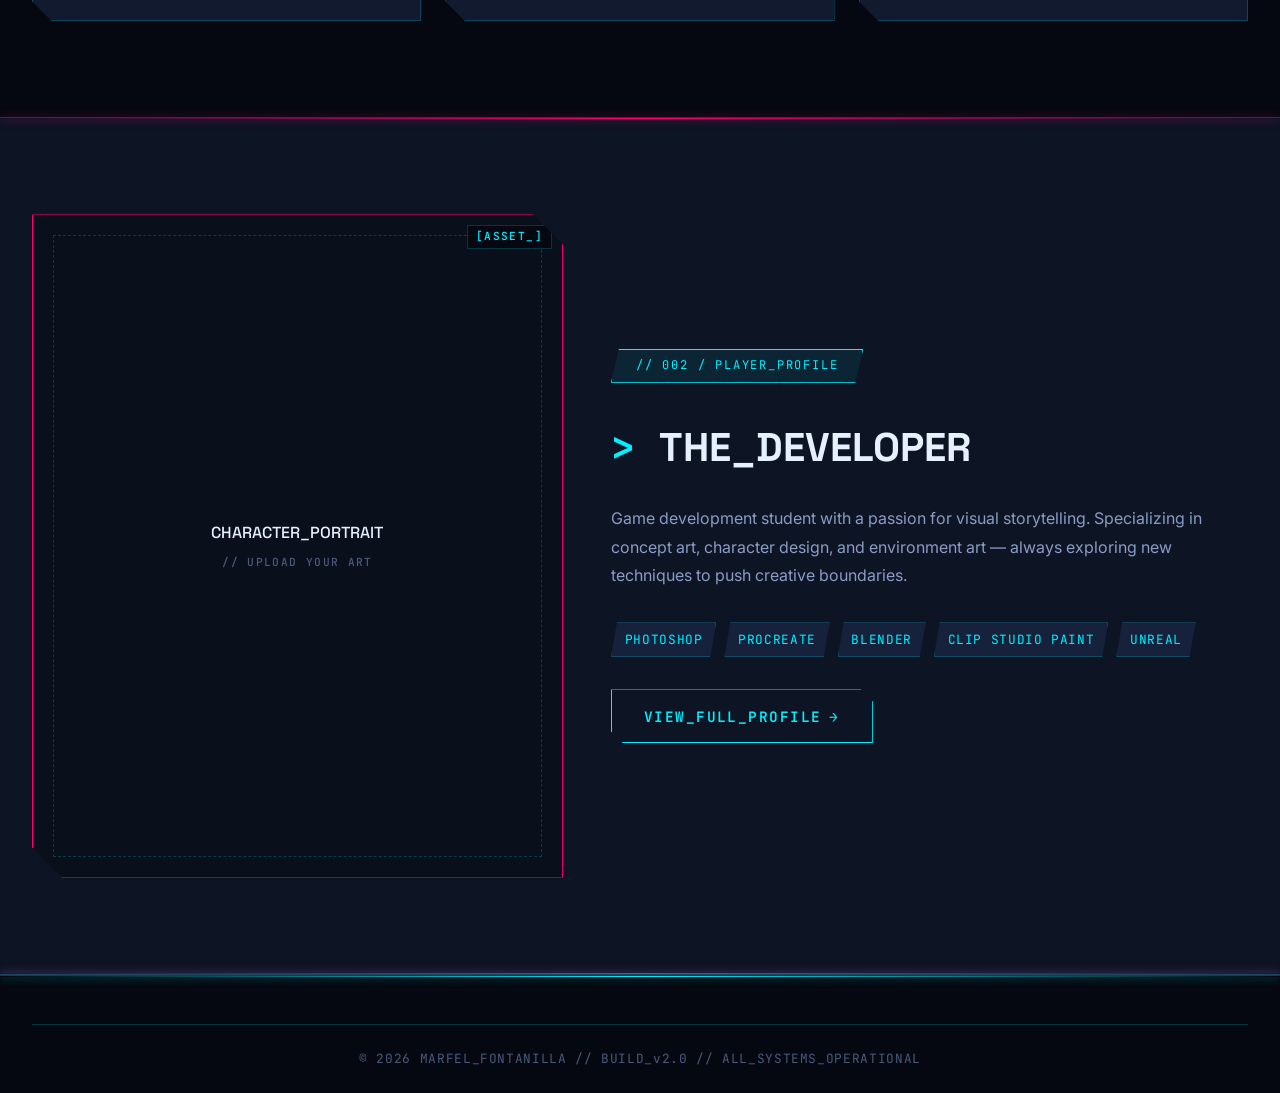
==== commit c053a112: "Update index.html" ====
--- a/index.html
+++ b/index.html
@@ -137,7 +137,7 @@
                         <span class="tech-tag">PHOTOSHOP</span>
                         <span class="tech-tag">PROCREATE</span>
                         <span class="tech-tag">BLENDER</span>
-                        <span class="tech-tag">UNITY</span>
+                        <span class="tech-tag">CLIP STUDIO PAINT</span>
                         <span class="tech-tag">UNREAL</span>
                     </div>
                     <a href="about.html" class="btn btn-secondary">
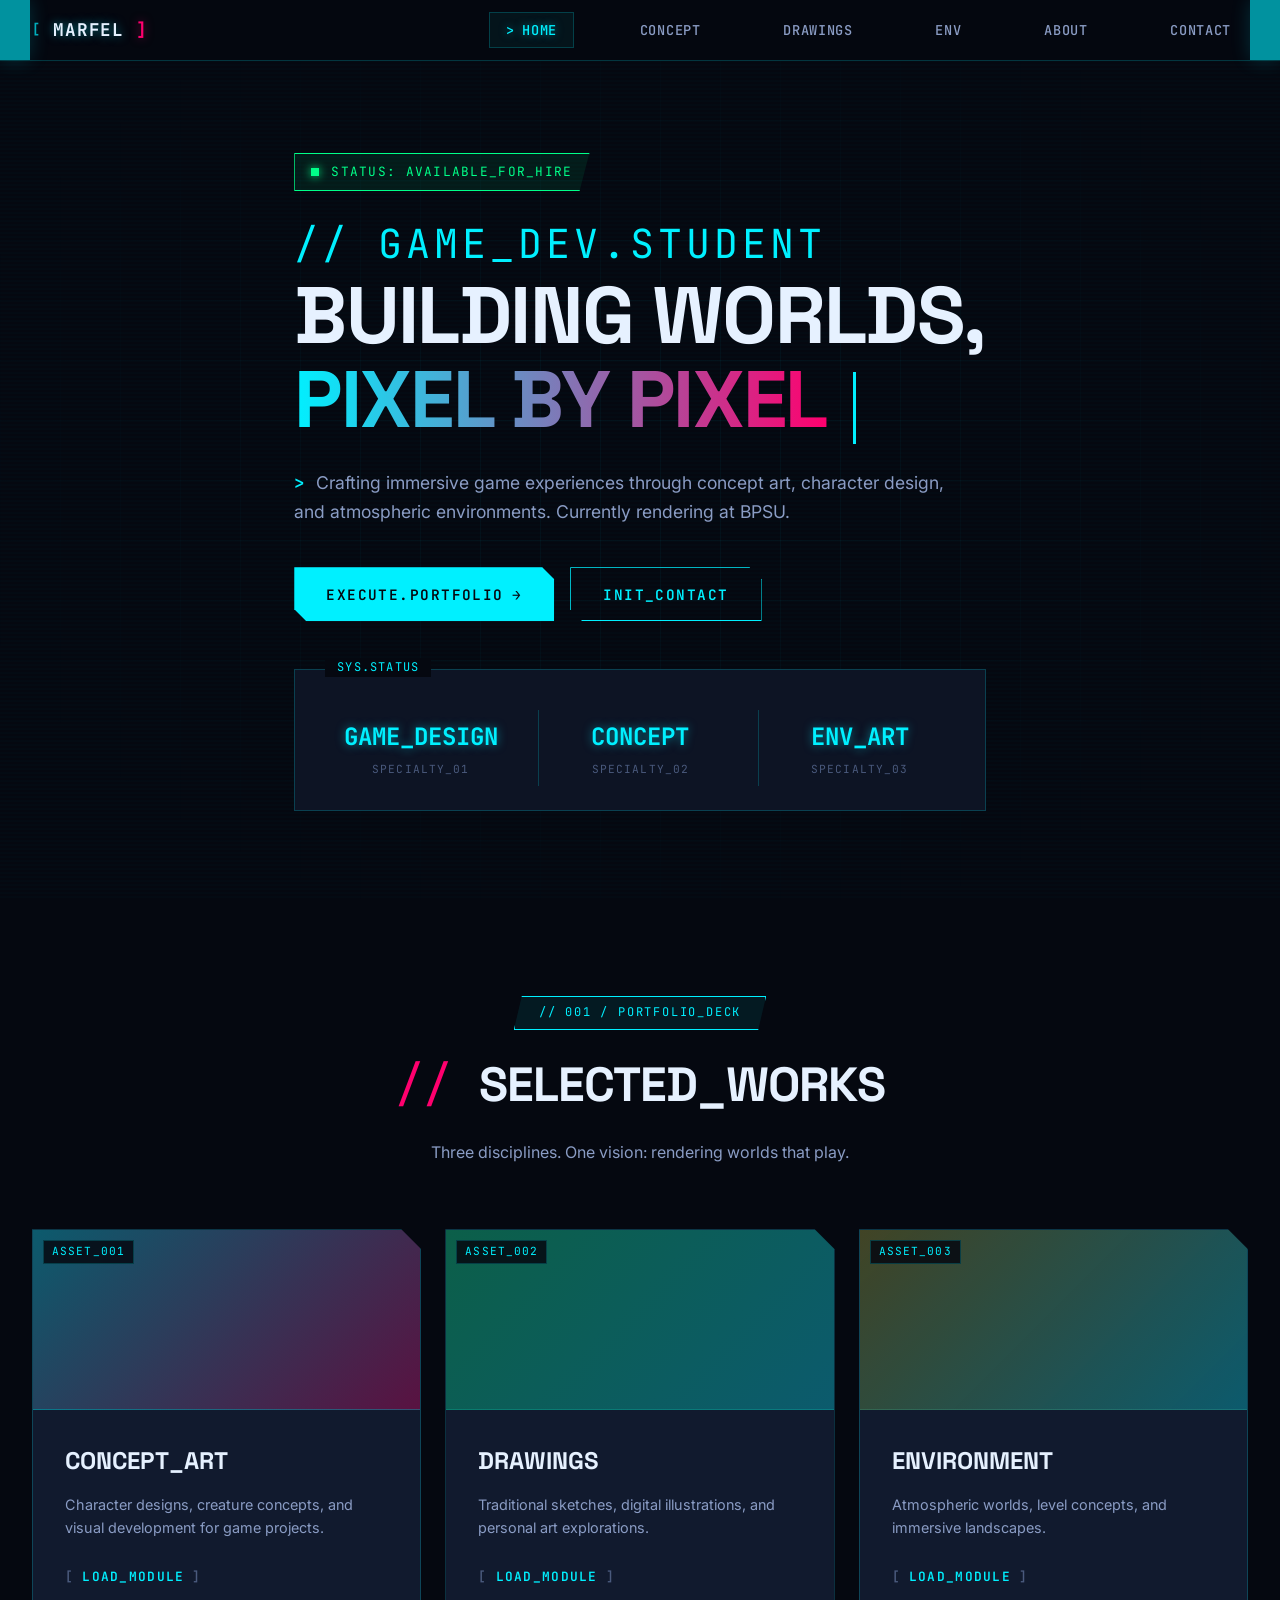
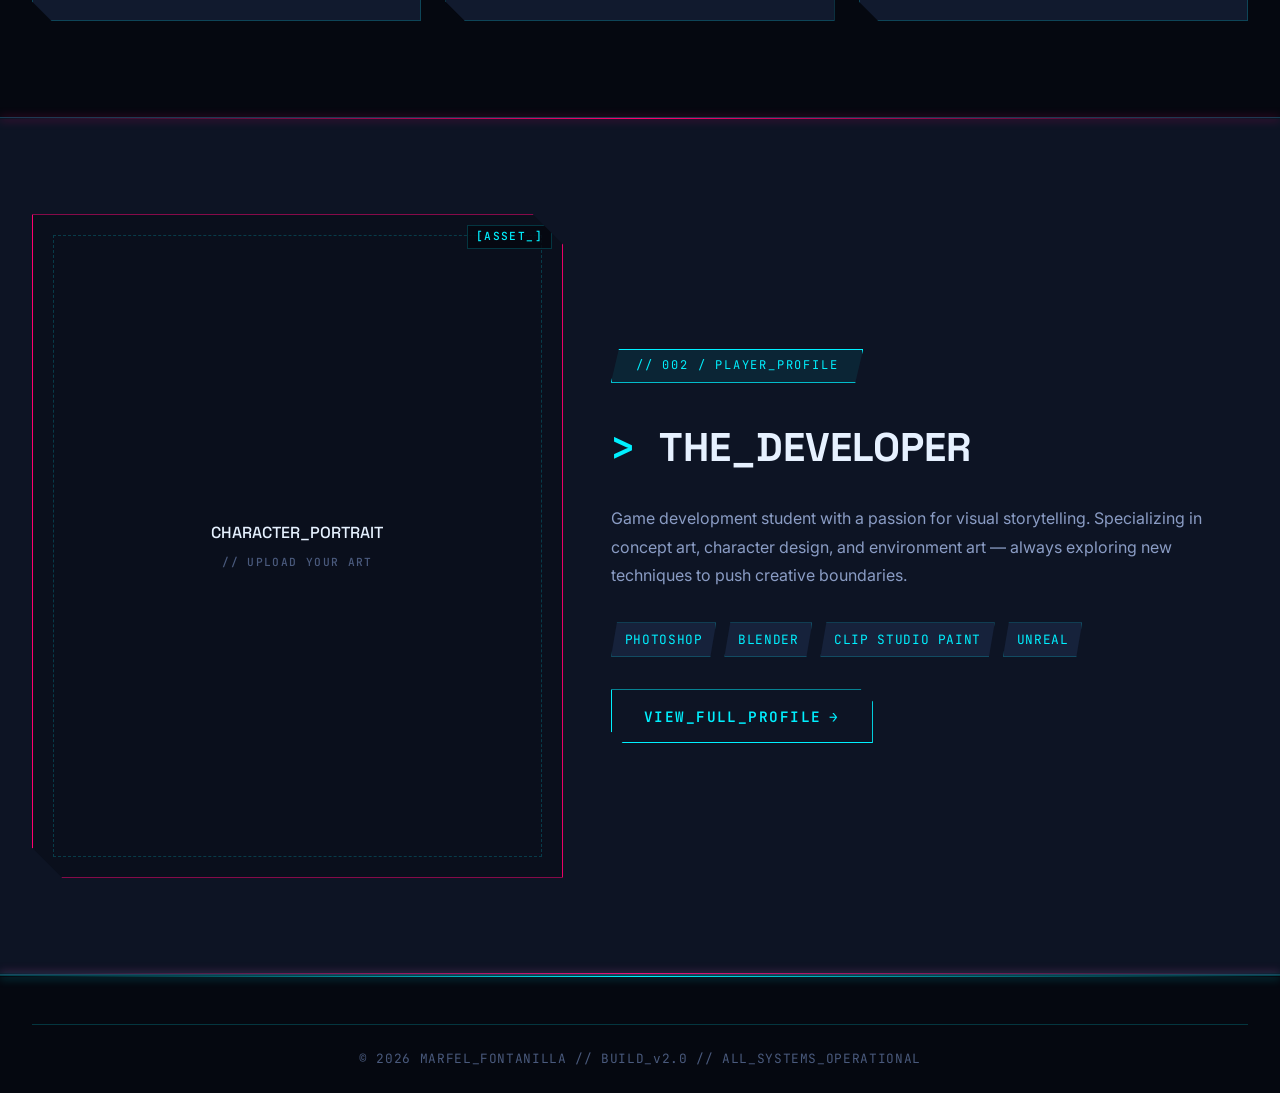
==== commit bb7ca662: "Update index.html" ====
--- a/index.html
+++ b/index.html
@@ -135,7 +135,7 @@
                     </p>
                     <div class="tech-stack">
                         <span class="tech-tag">PHOTOSHOP</span>
-                        <span class="tech-tag">PROCREATE</span>
+                      
                         <span class="tech-tag">BLENDER</span>
                         <span class="tech-tag">CLIP STUDIO PAINT</span>
                         <span class="tech-tag">UNREAL</span>
--- a/css/style.css
+++ b/css/style.css
@@ -440,7 +440,7 @@
     grid-template-columns: repeat(auto-fit, minmax(140px, 1fr));
     gap: 1rem;
     margin-top: 3rem;
-    padding: 1.5rem;
+    padding: 2.5rem 1.5rem 1.5rem; /* Extra top padding */
     background: var(--bg-panel);
     border: 1px solid var(--border-line);
     position: relative;
@@ -449,15 +449,18 @@
 .hero-stats::before {
     content: 'SYS.STATUS';
     position: absolute;
-    top: -10px;
-    left: 20px;
+    top: -12px;
+    left: 30px;
     background: var(--bg-void);
-    padding: 0 10px;
+    padding: 0 12px;
     color: var(--neon-cyan);
     font-family: var(--font-mono);
     font-size: 0.75rem;
     letter-spacing: 0.1em;
-}
+    z-index: 10;
+    white-space: nowrap; /* Prevents text wrapping */
+}
+
 
 .stat {
     text-align: center;
@@ -767,7 +770,7 @@
 .gallery-item {
     background: var(--bg-card);
     border: 1px solid var(--border-line);
-    transition: all 0.4s ease;
+    transition: all 0.4s ease, opacity 0.4s ease, transform 0.4s ease;
     cursor: pointer;
     position: relative;
     overflow: hidden;
@@ -957,22 +960,26 @@
     gap: 1rem;
     background: var(--bg-panel);
     border: 1px solid var(--neon-cyan);
-    padding: 2rem;
-    position: relative;
-    clip-path: polygon(0 0, calc(100% - 30px) 0, 100% 30px, 100% 100%, 30px 100%, 0 calc(100% - 30px));
+    padding: 3.5rem 2rem 2rem; /* Increased top padding */
+    position: relative;
+    margin-top: 20px; /* Push down to make room for title above */
 }
 
 .lightbox-content::before {
     content: '// ASSET_VIEWER.exe';
     position: absolute;
     top: -10px;
-    left: 20px;
+    left: 40px;
     background: var(--bg-void);
-    padding: 0 10px;
-    font-family: var(--font-mono);
-    font-size: 0.75rem;
-    color: var(--neon-cyan);
-    letter-spacing: 0.1em;
+    padding: 0 12px;
+    font-family: var(--font-mono);
+    font-size: 0.8rem; /* Slightly bigger to be readable */
+    color: var(--neon-cyan);
+    letter-spacing: 0.1em;
+    z-index: 100; /* Higher z-index */
+    white-space: nowrap;
+    overflow: visible; /* Ensure not clipped */
+    text-shadow: 0 0 10px rgba(0, 240, 255, 0.5);
 }
 
 .lightbox-image {
@@ -1004,18 +1011,23 @@
 .lightbox-close,
 .lightbox-prev,
 .lightbox-next {
-    position: absolute;
+    position: fixed;
     background: var(--bg-card);
-    border: 1px solid var(--neon-cyan);
-    color: var(--neon-cyan);
-    width: 50px;
-    height: 50px;
+    border: 2px solid var(--neon-cyan);
+    color: var(--neon-cyan);
+    width: 60px;
+    height: 60px;
     cursor: pointer;
-    font-size: 1.2rem;
+    font-size: 1.5rem;
     font-family: var(--font-mono);
     font-weight: 700;
     transition: all 0.3s ease;
-    clip-path: polygon(8px 0, 100% 0, calc(100% - 8px) 100%, 0 100%);
+    z-index: 10001;
+    display: flex;
+    align-items: center;
+    justify-content: center;
+    box-shadow: var(--shadow-glow-cyan), 0 4px 20px rgba(0, 0, 0, 0.5);
+    clip-path: polygon(12px 0, 100% 0, calc(100% - 12px) 100%, 0 100%);
 }
 
 .lightbox-close:hover,
@@ -1023,12 +1035,55 @@
 .lightbox-next:hover {
     background: var(--neon-cyan);
     color: var(--bg-void);
-    box-shadow: var(--shadow-glow-cyan);
-}
-
-.lightbox-close { top: -25px; right: -25px; }
-.lightbox-prev { left: -25px; top: 50%; transform: translateY(-50%); }
-.lightbox-next { right: -25px; top: 50%; transform: translateY(-50%); }
+    box-shadow: var(--shadow-glow-cyan), 0 0 40px rgba(0, 240, 255, 0.8);
+    transform: scale(1.1);
+}
+
+.lightbox-prev:hover { transform: scale(1.1) translateX(-3px); }
+.lightbox-next:hover { transform: scale(1.1) translateX(3px); }
+
+/* Position buttons safely within viewport */
+.lightbox-close { 
+    top: 20px; 
+    right: 20px; 
+}
+
+.lightbox-prev { 
+    left: 20px; 
+    top: 50%; 
+    transform: translateY(-50%); 
+}
+
+.lightbox-next { 
+    right: 20px; 
+    top: 50%; 
+    transform: translateY(-50%); 
+}
+
+/* On mobile, move them inside or make smaller */
+@media (max-width: 768px) {
+    .lightbox-close,
+    .lightbox-prev,
+    .lightbox-next {
+        width: 45px;
+        height: 45px;
+        font-size: 1.1rem;
+    }
+    .lightbox-close { top: 10px; right: 10px; }
+    .lightbox-prev { left: 10px; }
+    .lightbox-next { right: 10px; }
+}
+
+@media (max-width: 480px) {
+    .lightbox-close,
+    .lightbox-prev,
+    .lightbox-next {
+        width: 40px;
+        height: 40px;
+        font-size: 1rem;
+    }
+}
+
 
 /* ============================================================
    ABOUT PAGE
@@ -1063,20 +1118,25 @@
     background: var(--bg-panel);
     border: 1px solid var(--border-line);
     position: relative;
-    clip-path: polygon(0 0, calc(100% - 16px) 0, 100% 16px, 100% 100%, 16px 100%, 0 calc(100% - 16px));
+    padding-top: 1.5rem; /* Space for the title */
+    /* Removed clip-path so title can extend outside */
 }
 
 .quick-info::before {
     content: '// USER_DATA.json';
     position: absolute;
-    top: -10px;
-    left: 20px;
+    top: -12px;
+    left: 30px;
     background: var(--bg-void);
-    padding: 0 10px;
+    padding: 0 12px;
     font-family: var(--font-mono);
     font-size: 0.75rem;
     color: var(--neon-cyan);
-}
+    letter-spacing: 0.1em;
+    z-index: 10;
+    white-space: nowrap; /* Prevents text wrapping */
+}
+
 
 .info-item {
     display: flex;
@@ -1450,23 +1510,26 @@
 .contact-form-wrapper {
     background: var(--bg-panel);
     border: 1px solid var(--border-line);
-    padding: 2.5rem;
-    position: relative;
-    clip-path: polygon(0 0, calc(100% - 24px) 0, 100% 24px, 100% 100%, 24px 100%, 0 calc(100% - 24px));
+    padding: 3.5rem 2.5rem 2.5rem; /* Extra top padding for title */
+    position: relative;
+    /* Removed clip-path so title can extend outside */
 }
 
 .contact-form-wrapper::before {
     content: '// CONTACT_FORM.exe';
     position: absolute;
-    top: -10px;
-    left: 20px;
+    top: -12px;
+    left: 30px;
     background: var(--bg-void);
-    padding: 0 10px;
+    padding: 0 12px;
     font-family: var(--font-mono);
     font-size: 0.75rem;
     color: var(--neon-cyan);
     letter-spacing: 0.1em;
-}
+    z-index: 10;
+    white-space: nowrap; /* Prevents text wrapping */
+}
+
 
 .contact-form {
     display: flex;
@@ -1732,3 +1795,67 @@
 .btn-secondary:hover {
     animation: glitch 0.3s;
 }
+
+/* Add this anywhere in your CSS */
+.contact-form-wrapper::before,
+.lightbox-content::before,
+.quick-info::before,
+.hero-stats::before {
+    animation: title-pulse 3s ease-in-out infinite;
+}
+
+@keyframes title-pulse {
+    0%, 100% { 
+        opacity: 1; 
+        text-shadow: 0 0 5px rgba(0, 240, 255, 0.5);
+    }
+    50% { 
+        opacity: 0.7; 
+        text-shadow: 0 0 15px rgba(0, 240, 255, 0.8);
+    }
+}
+
+.gallery-img {
+    width: 100%;
+    height: 100%;
+    object-fit: cover;
+    transition: transform 0.4s ease;
+}
+
+.gallery-item:hover .gallery-img {
+    transform: scale(1.05);
+}
+
+.gallery-img {
+    width: 100%;
+    height: 100%;
+    object-fit: cover;
+    display: block;
+    border-radius: 4px;
+}
+
+/* Default for landscape/wide images */
+.gallery-item .art-frame {
+    height: 220px; /* or whatever your default is */
+    overflow: hidden;
+}
+
+/* Portrait images - taller frame */
+.gallery-item.portrait .art-frame {
+    height: 400px; /* taller to fit portrait images */
+}
+
+.gallery-img {
+    width: 100%;
+    height: 100%;
+    object-fit: cover;
+    display: block;
+    border-radius: 4px;
+}
+
+/* For portrait images, use contain to show the FULL image */
+.gallery-item.portrait .gallery-img {
+    object-fit: contain;
+    background-color: #0a0e17; /* Dark background for empty bars */
+}
+
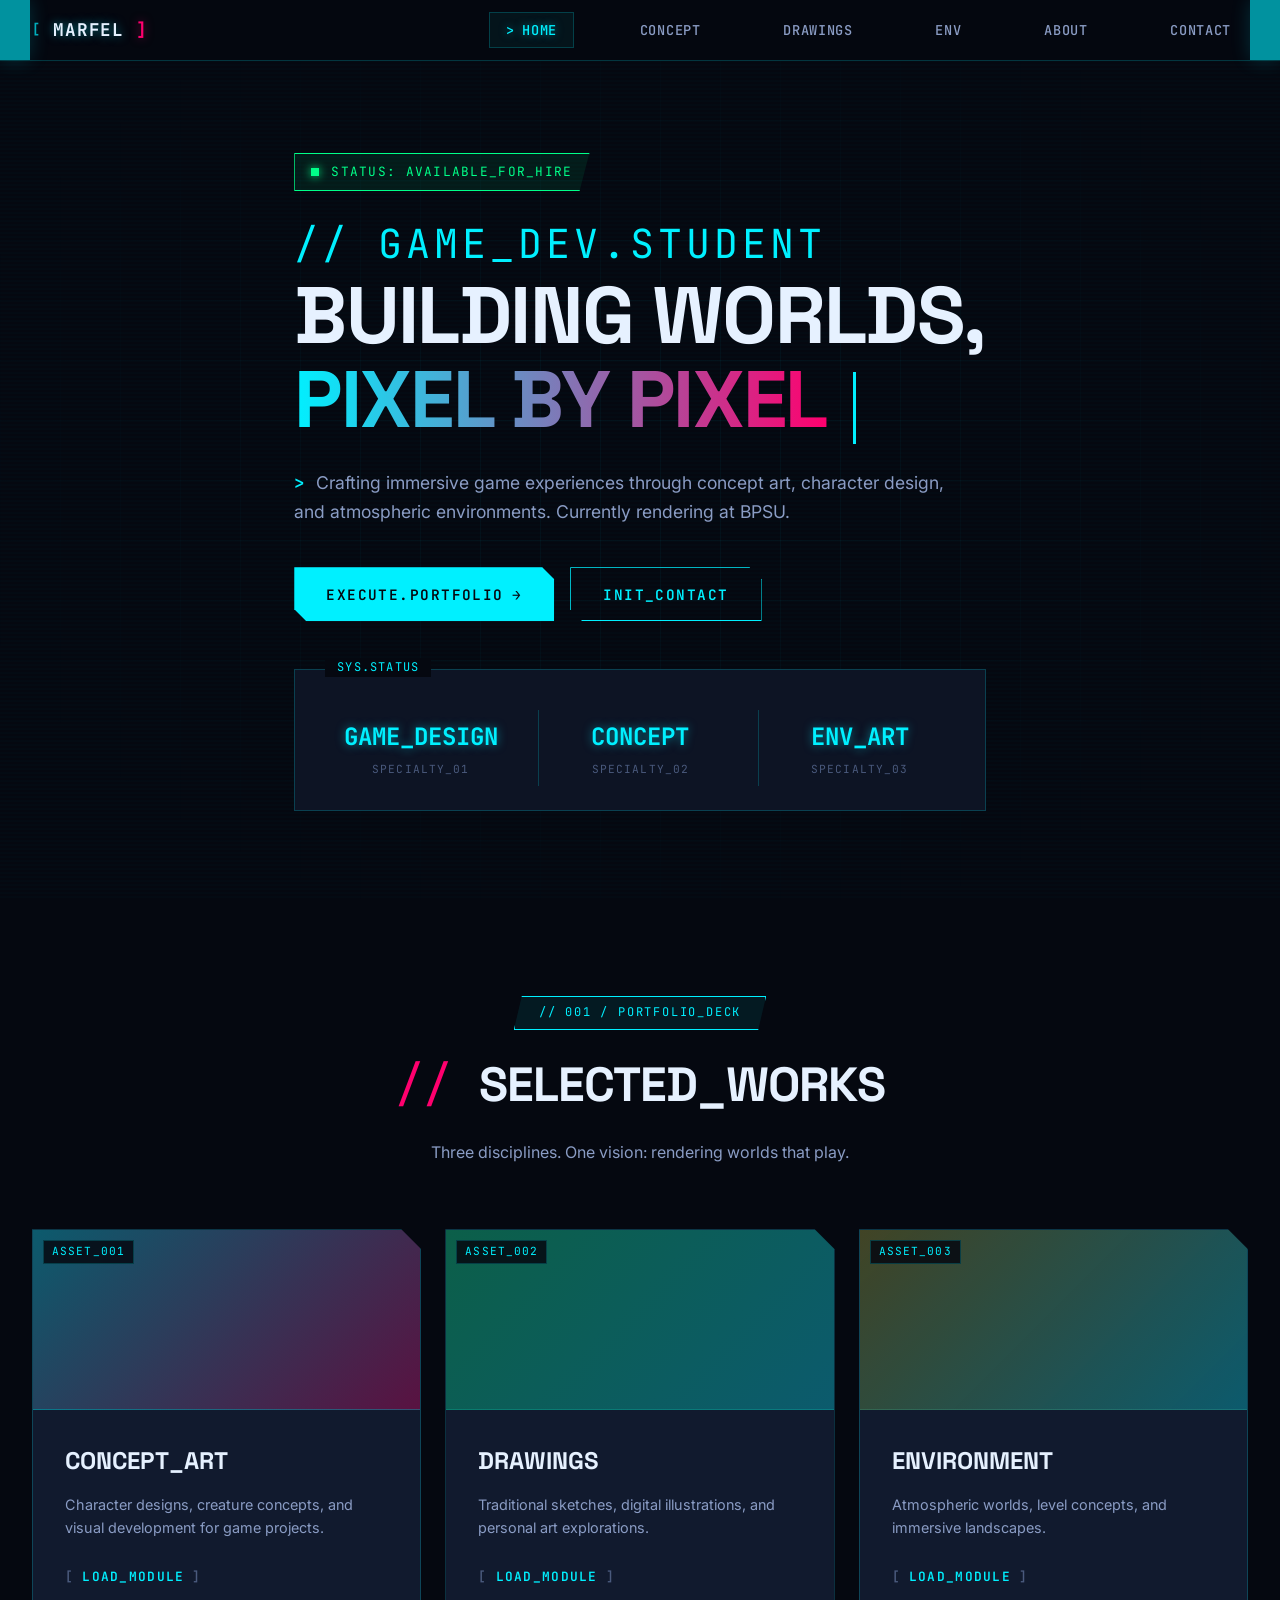
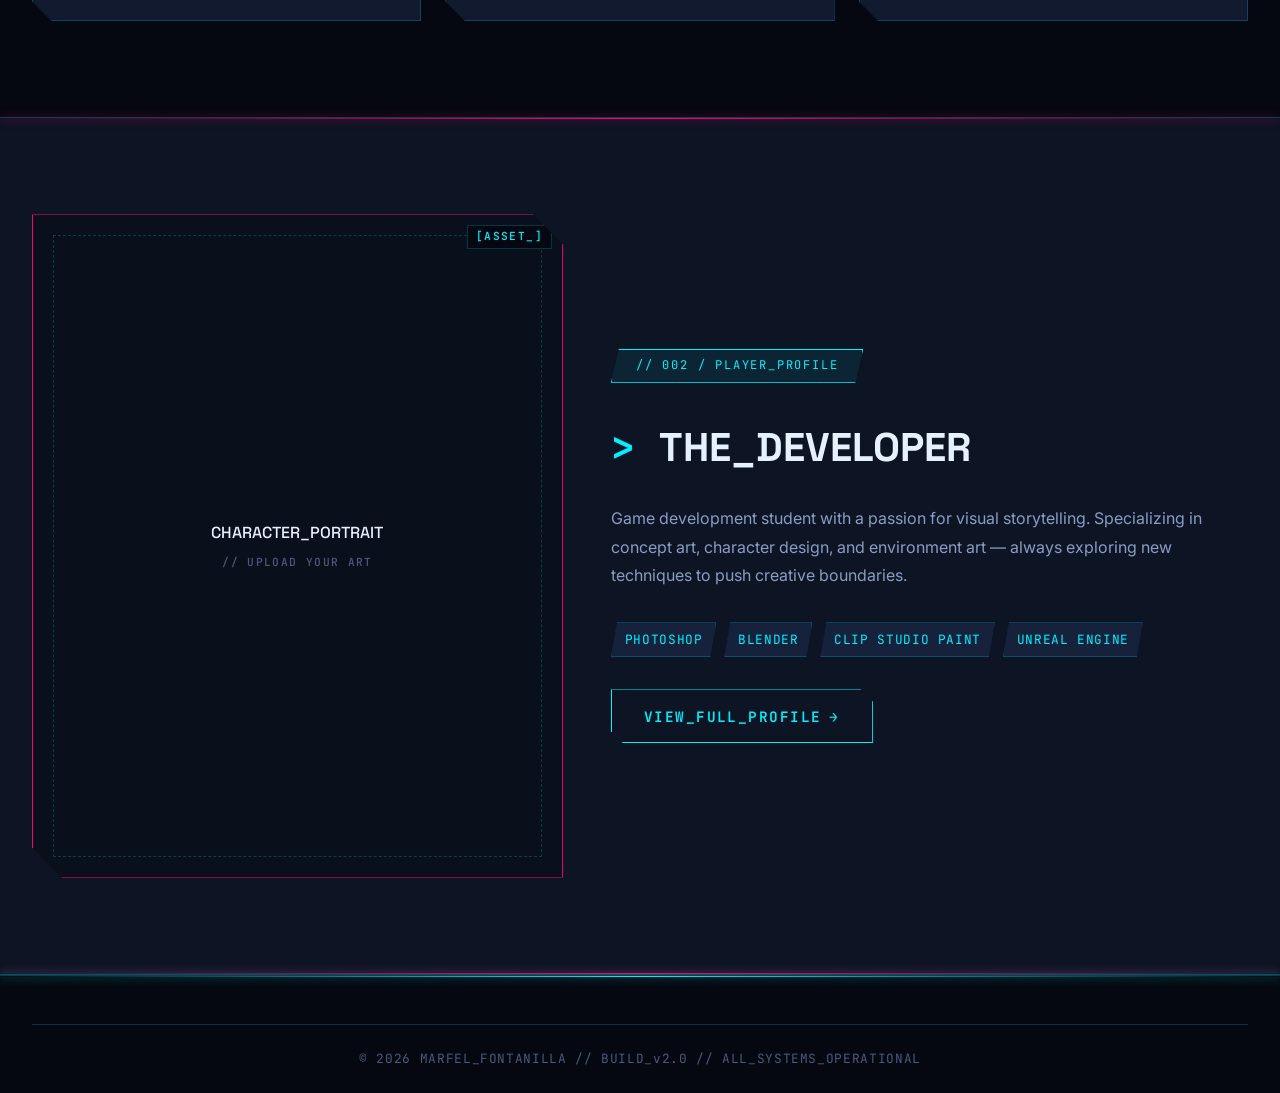
==== commit b91ffd2f: "Update index.html" ====
--- a/index.html
+++ b/index.html
@@ -138,7 +138,7 @@
                       
                         <span class="tech-tag">BLENDER</span>
                         <span class="tech-tag">CLIP STUDIO PAINT</span>
-                        <span class="tech-tag">UNREAL</span>
+                        <span class="tech-tag">UNREAL ENGINE</span>
                     </div>
                     <a href="about.html" class="btn btn-secondary">
                         VIEW_FULL_PROFILE
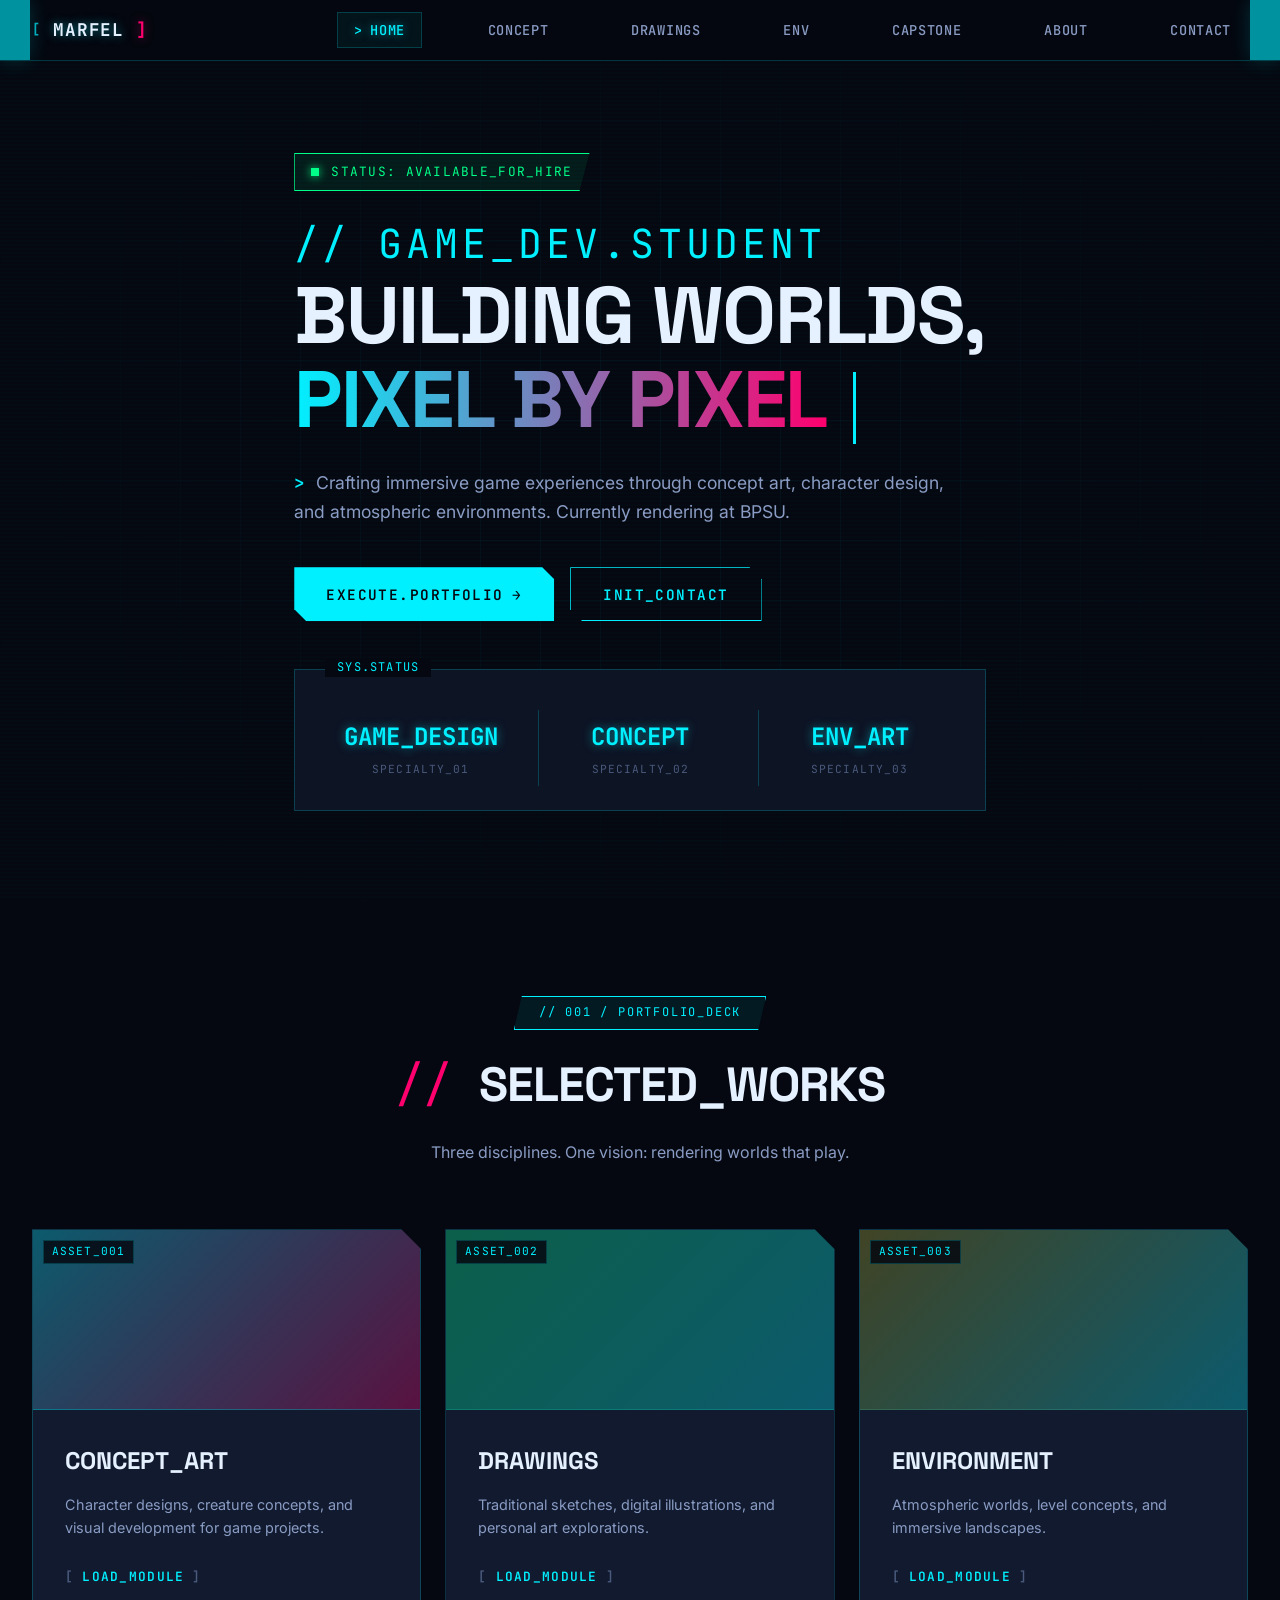
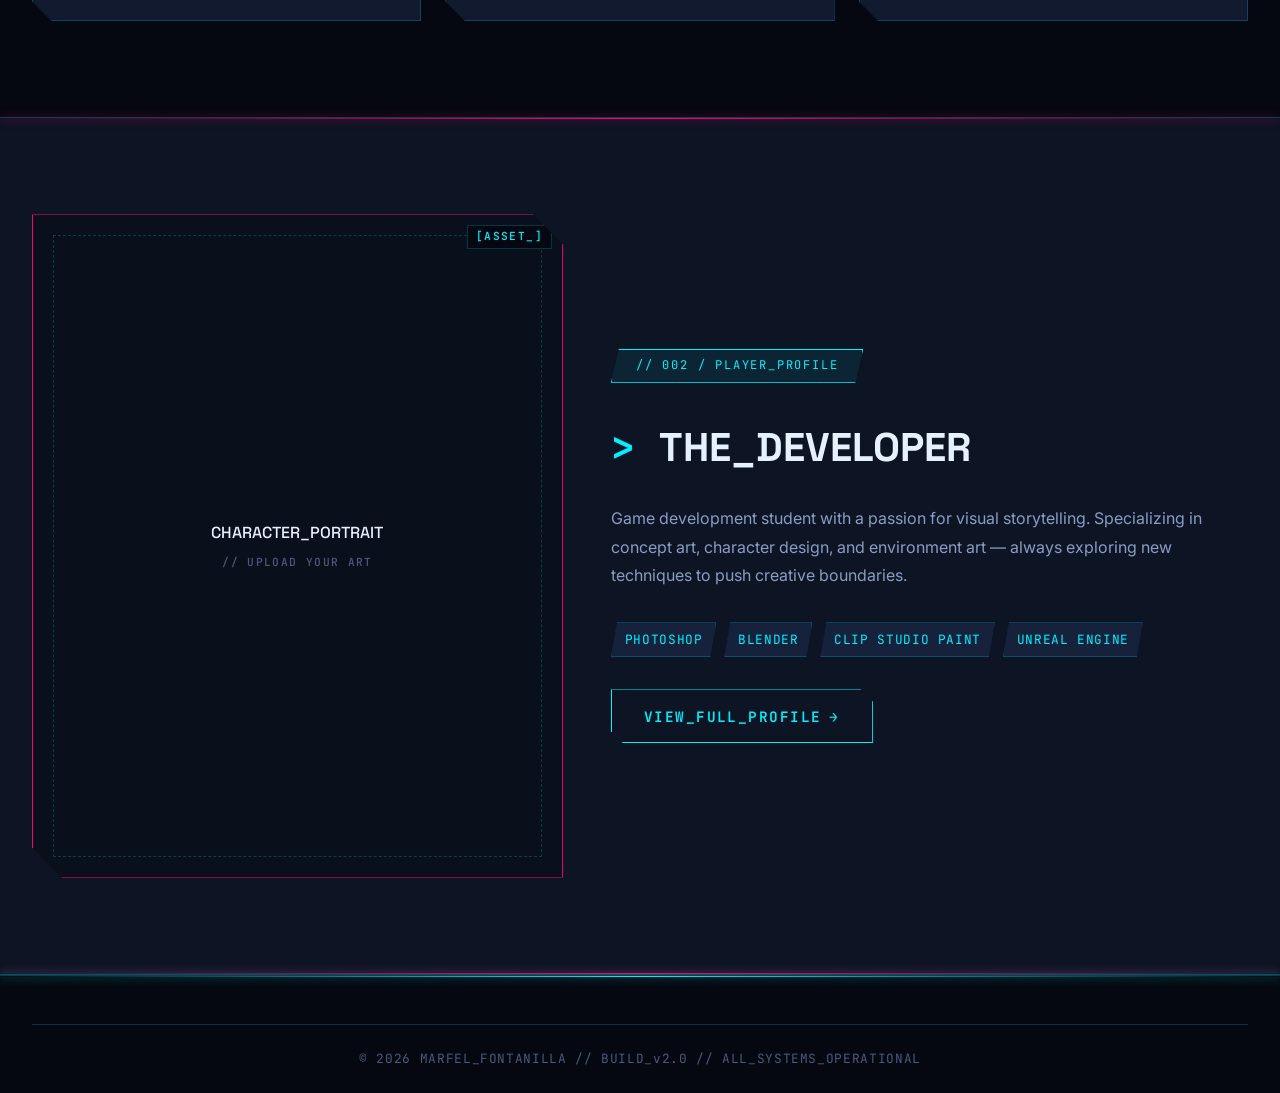
==== commit e0f51f2f: "Add Capstone Project button to navigation across all pages" ====
--- a/index.html
+++ b/index.html
@@ -23,6 +23,7 @@
                 <li><a href="concept-art.html">CONCEPT</a></li>
                 <li><a href="drawings.html">DRAWINGS</a></li>
                 <li><a href="environment.html">ENV</a></li>
+                <li><a href="capstone-project.html">CAPSTONE</a></li>
                 <li><a href="about.html">ABOUT</a></li>
                 <li><a href="contact.html">CONTACT</a></li>
             </ul>
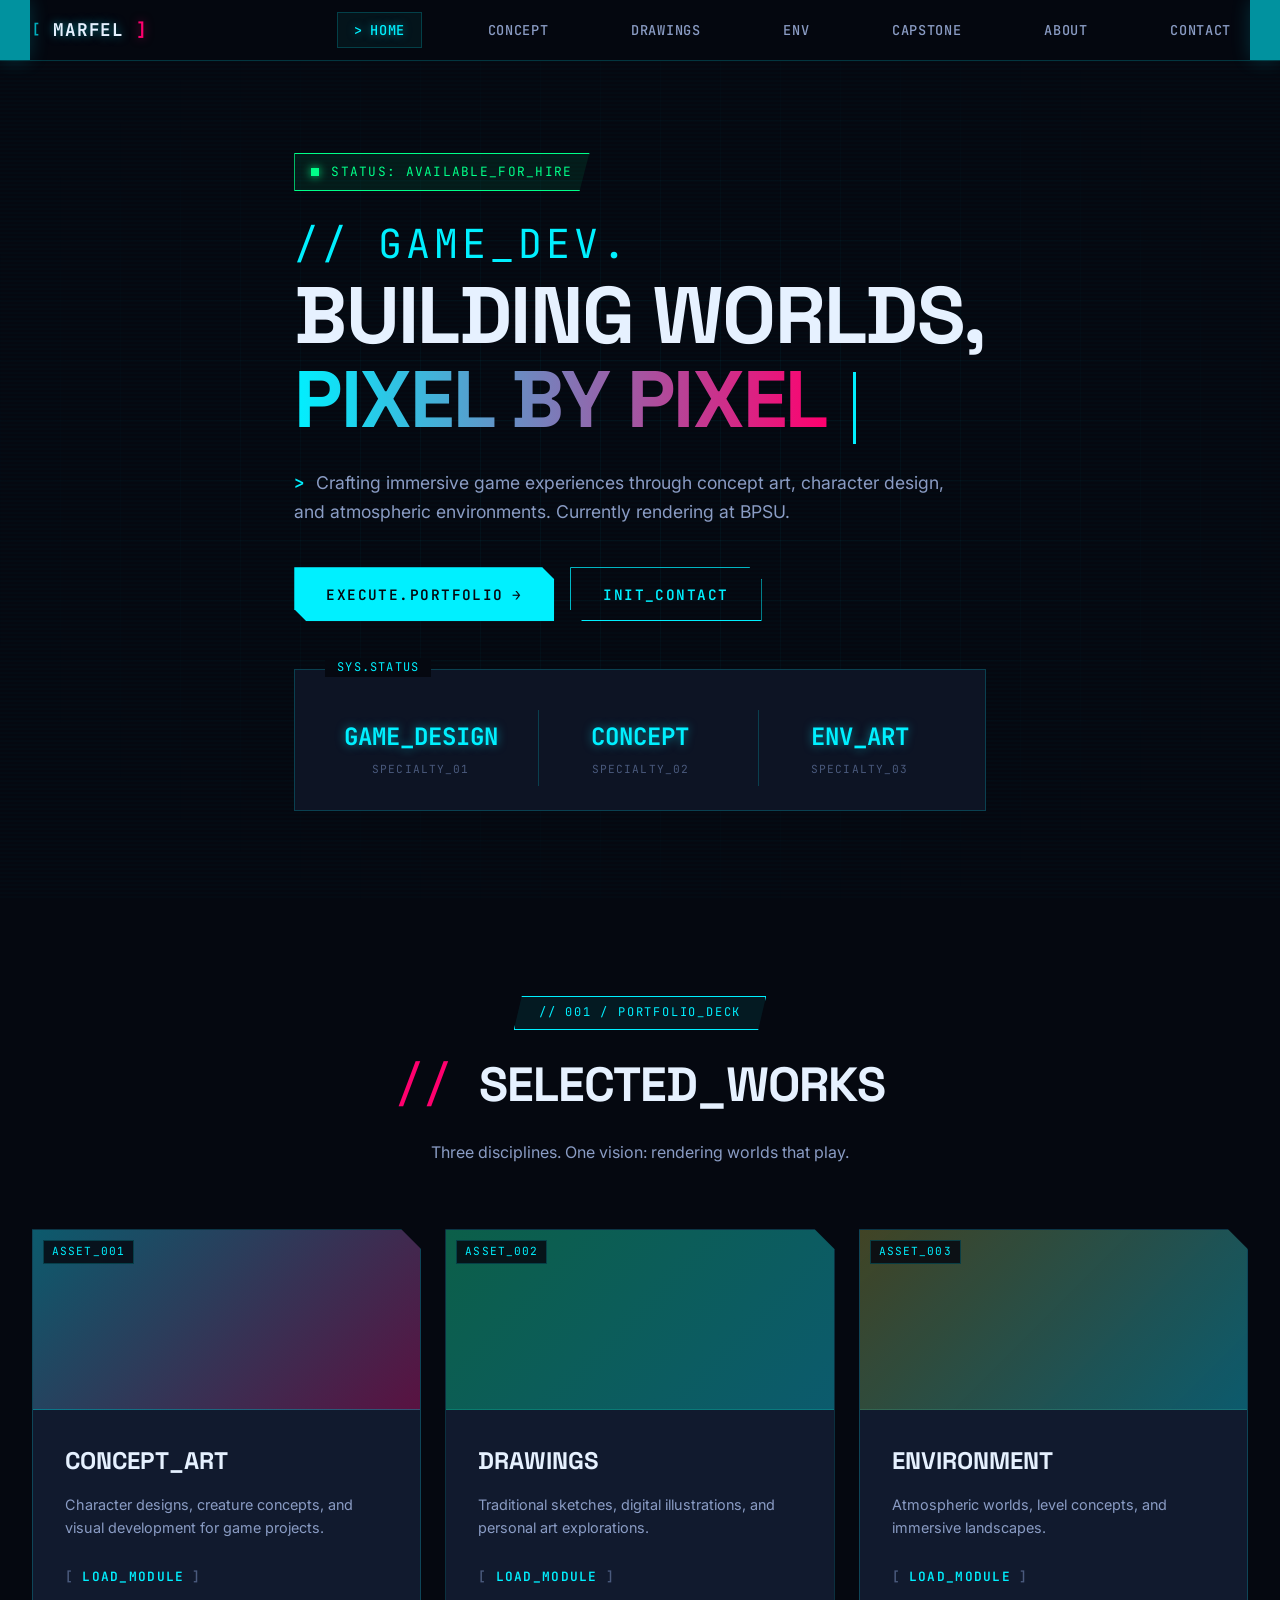
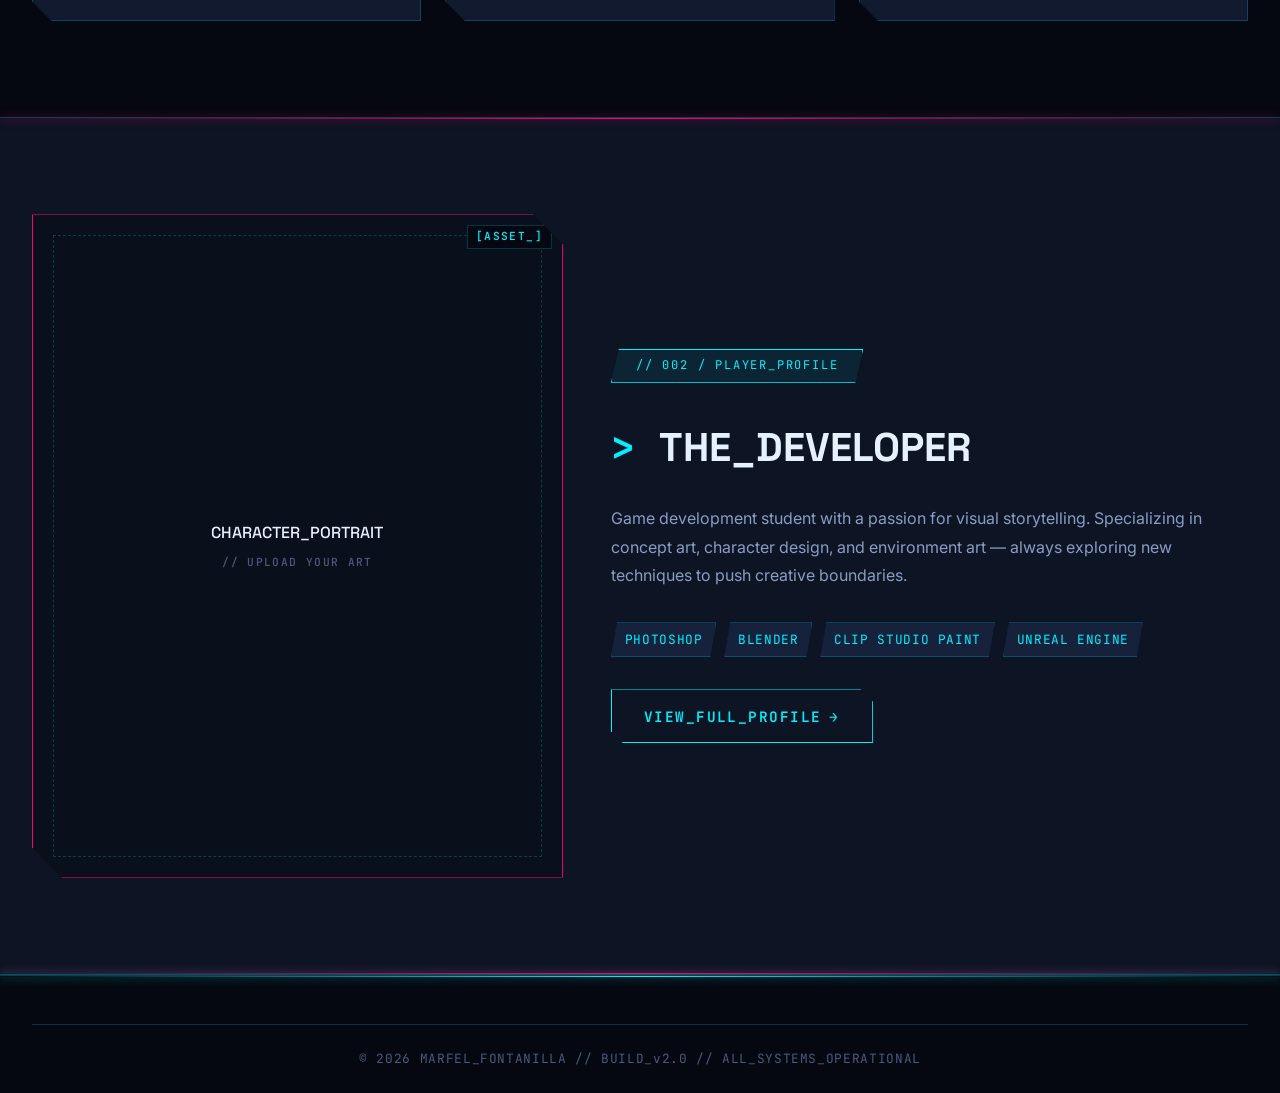
==== commit c3aaa5ac: "Update index.html" ====
--- a/index.html
+++ b/index.html
@@ -40,7 +40,7 @@
                 </div>
                 
                 <h1 class="hero-title">
-                    <span class="hero-title-prefix">// GAME_DEV.STUDENT</span>
+                    <span class="hero-title-prefix">// GAME_DEV.</span>
                     BUILDING WORLDS,<br>
                     <span class="gradient-text">PIXEL BY PIXEL</span>
                     <span class="title-cursor"></span>
@@ -161,3 +161,4 @@
     <script src="js/main.js"></script>
 </body>
 </html>
+
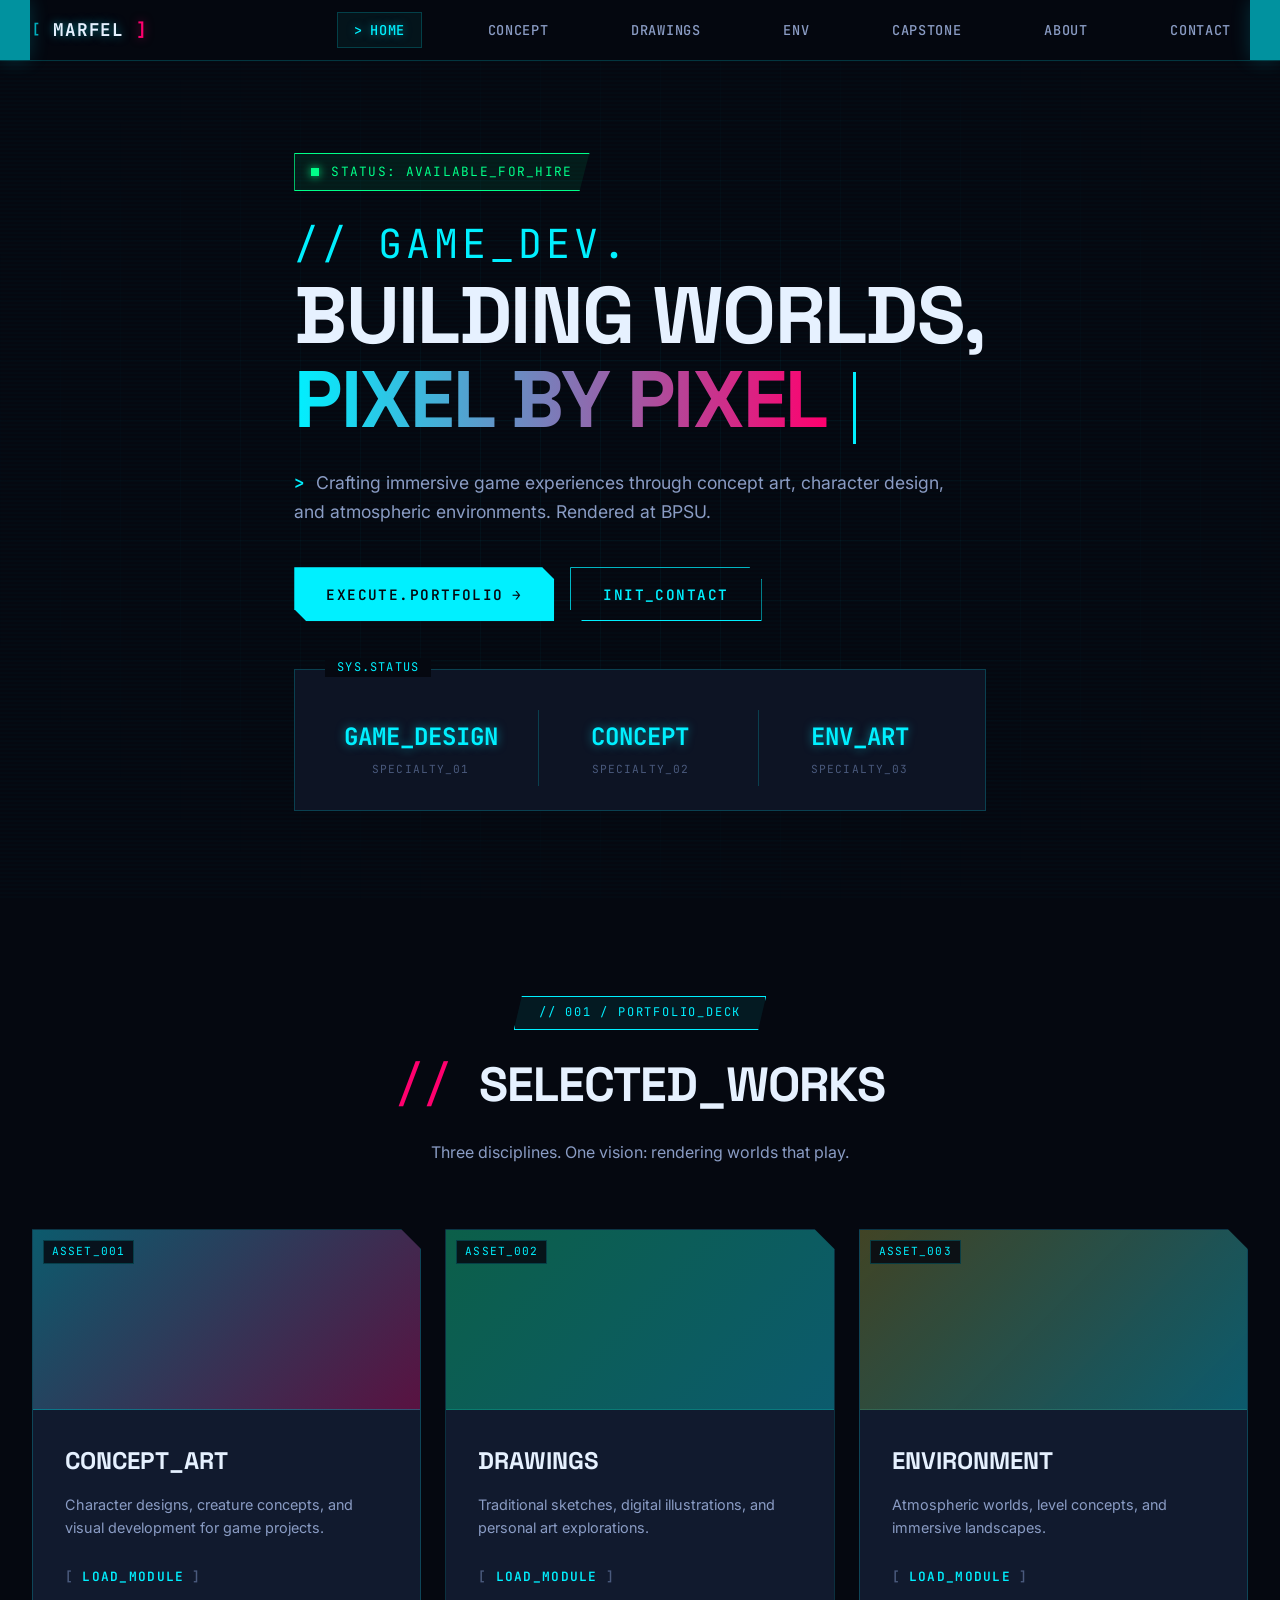
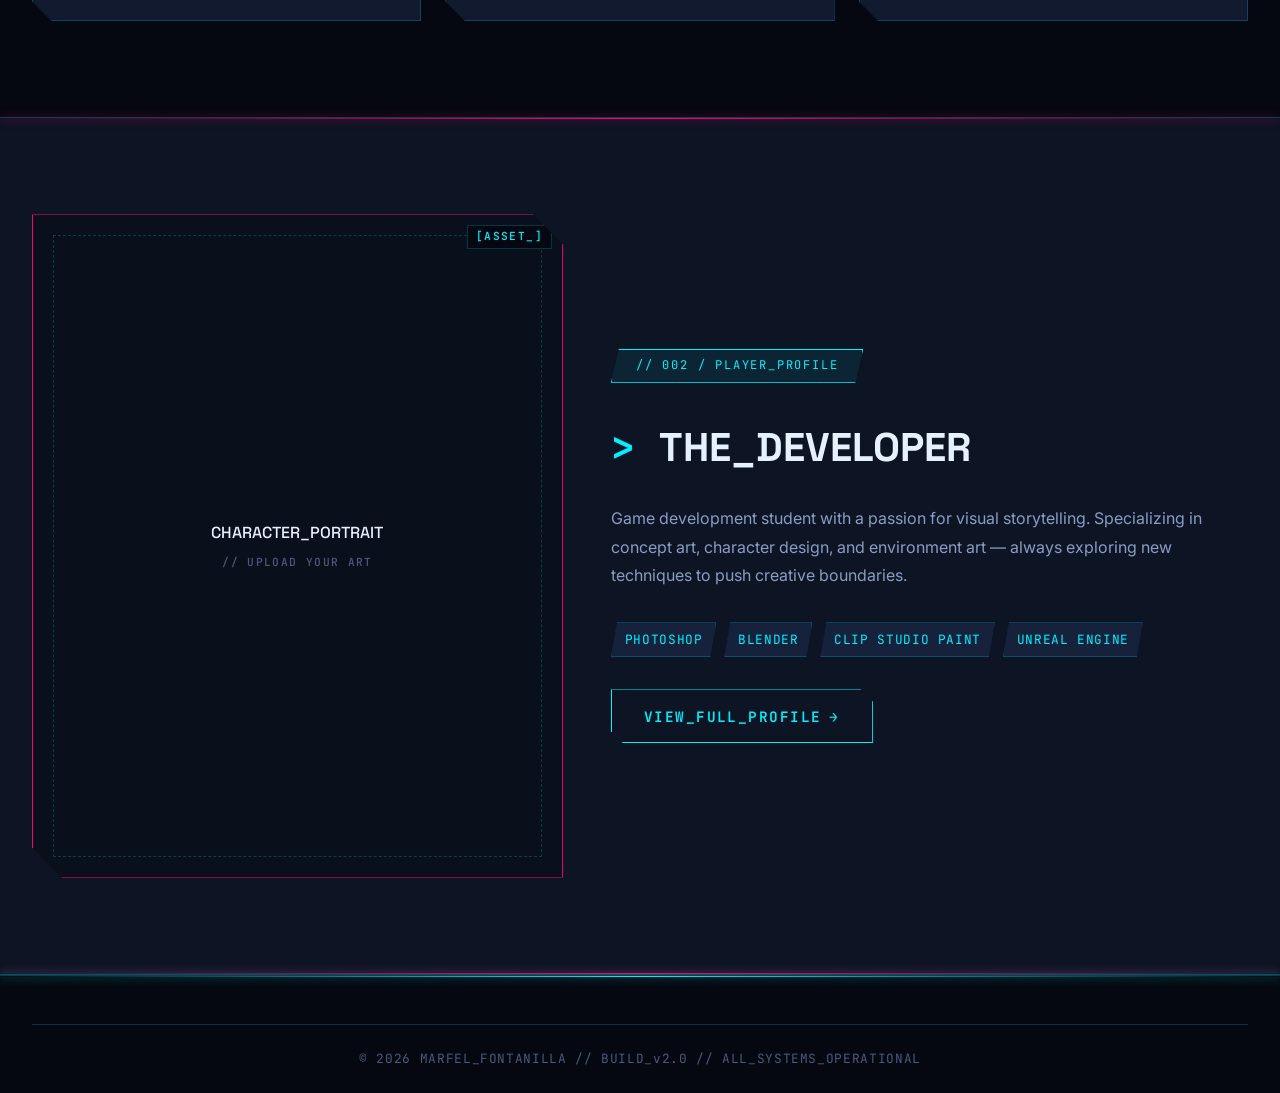
==== commit 23af2ec2: "Update index.html" ====
--- a/index.html
+++ b/index.html
@@ -47,7 +47,7 @@
                 </h1>
                 
                 <p class="hero-subtitle">
-                    Crafting immersive game experiences through concept art, character design, and atmospheric environments. Currently rendering at BPSU.
+                    Crafting immersive game experiences through concept art, character design, and atmospheric environments. Rendered at BPSU.
                 </p>
                 
                 <div class="hero-cta">
@@ -162,3 +162,4 @@
 </body>
 </html>
 
+
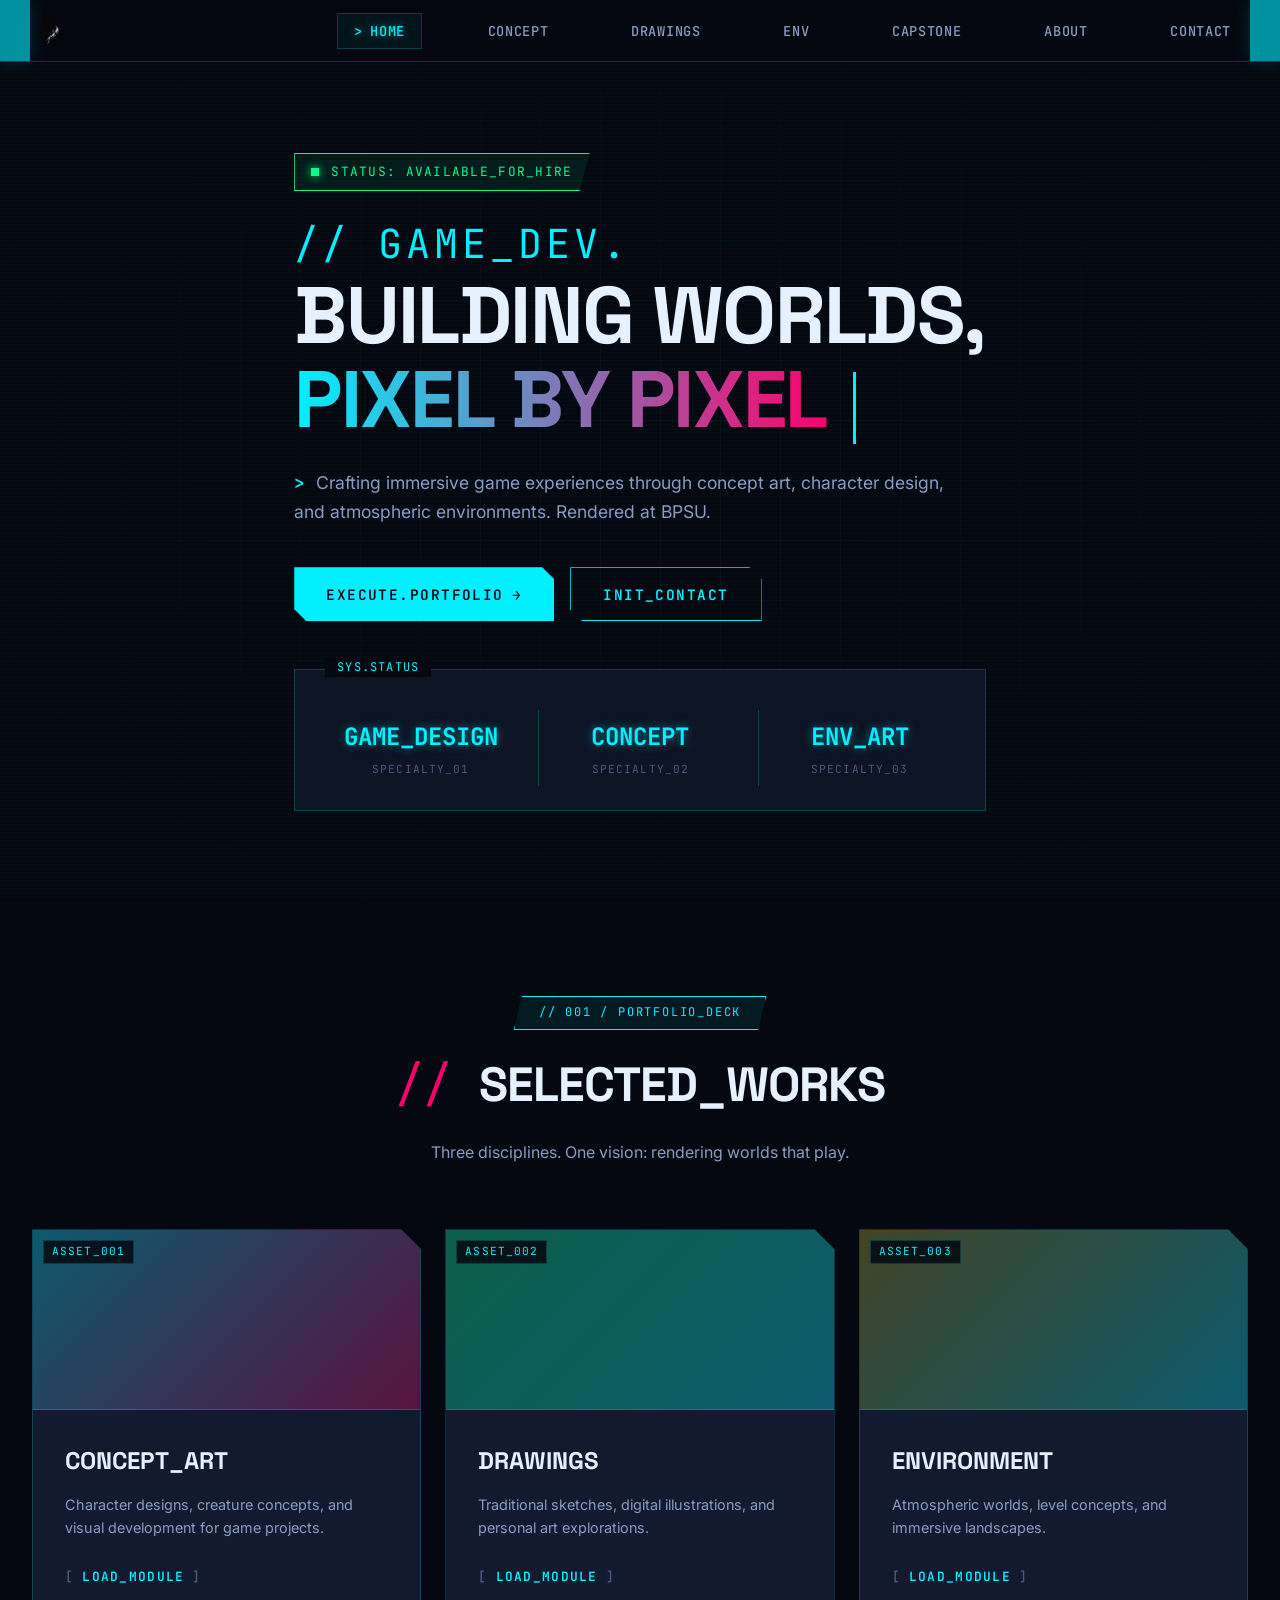
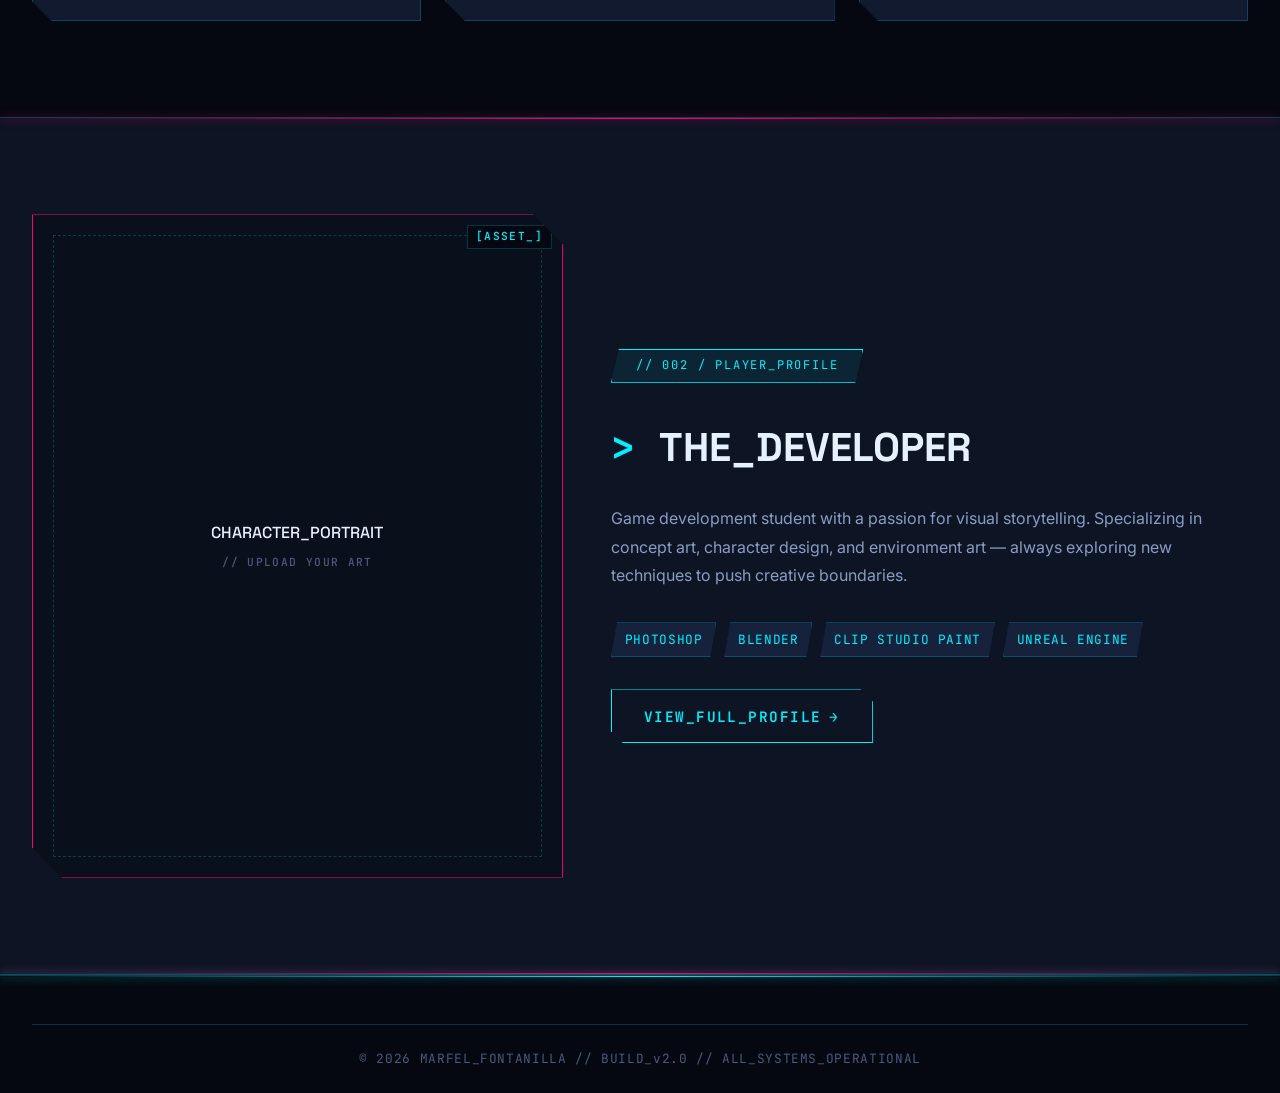
==== commit 440260dc: "Replace MARFEL text logo with image (transparent background) across all pages" ====
--- a/index.html
+++ b/index.html
@@ -14,9 +14,7 @@
     <nav class="navbar">
         <div class="nav-container">
             <a href="index.html" class="logo">
-                <span class="logo-prefix">[</span>
-                <span class="logo-text">MARFEL</span>
-                <span class="logo-bracket">]</span>
+                <img src="images/marfel-logo.png" alt="Marfel" class="logo-img">
             </a>
             <ul class="nav-menu">
                 <li><a href="index.html" class="active">HOME</a></li>
--- a/css/style.css
+++ b/css/style.css
@@ -161,6 +161,12 @@
     font-weight: 700;
     font-size: 1.1rem;
     letter-spacing: 0.05em;
+}
+
+.logo-img {
+    height: 1.8rem;
+    width: auto;
+    display: block;
 }
 
 .logo-prefix {
